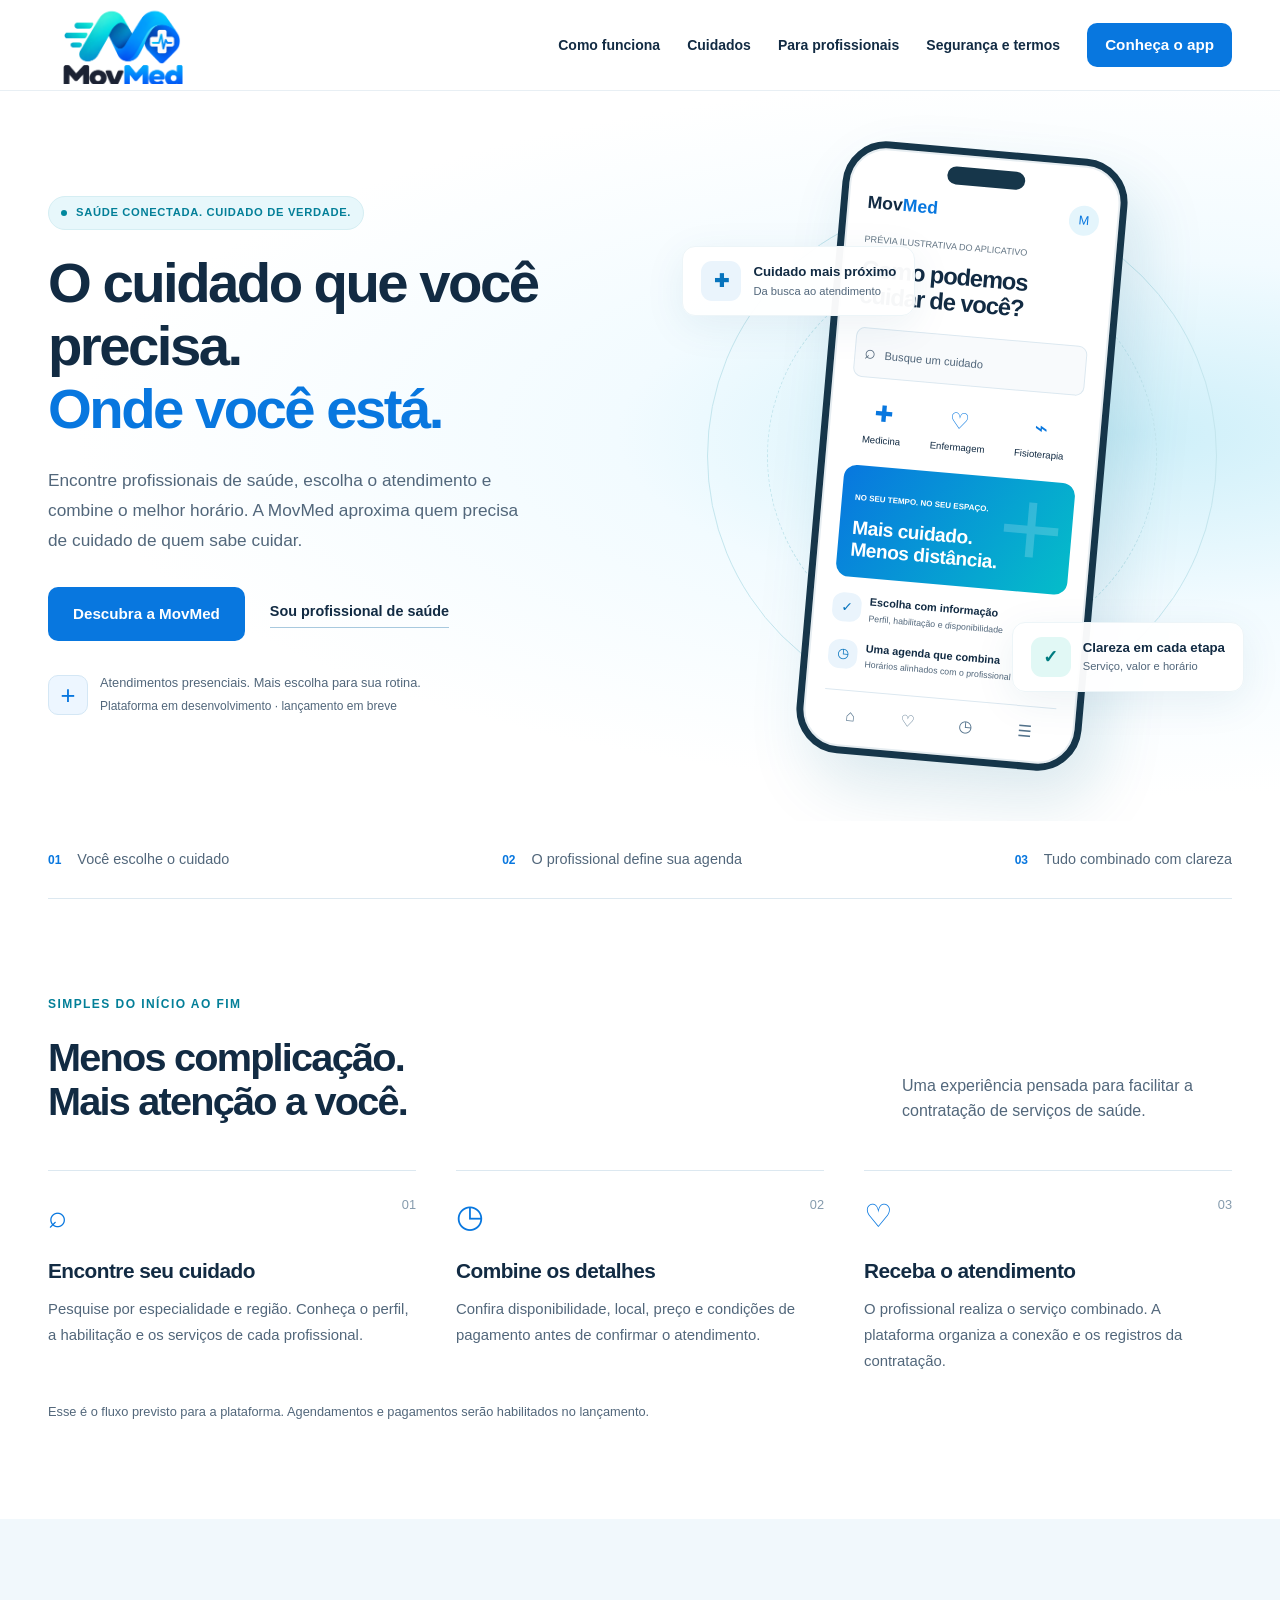
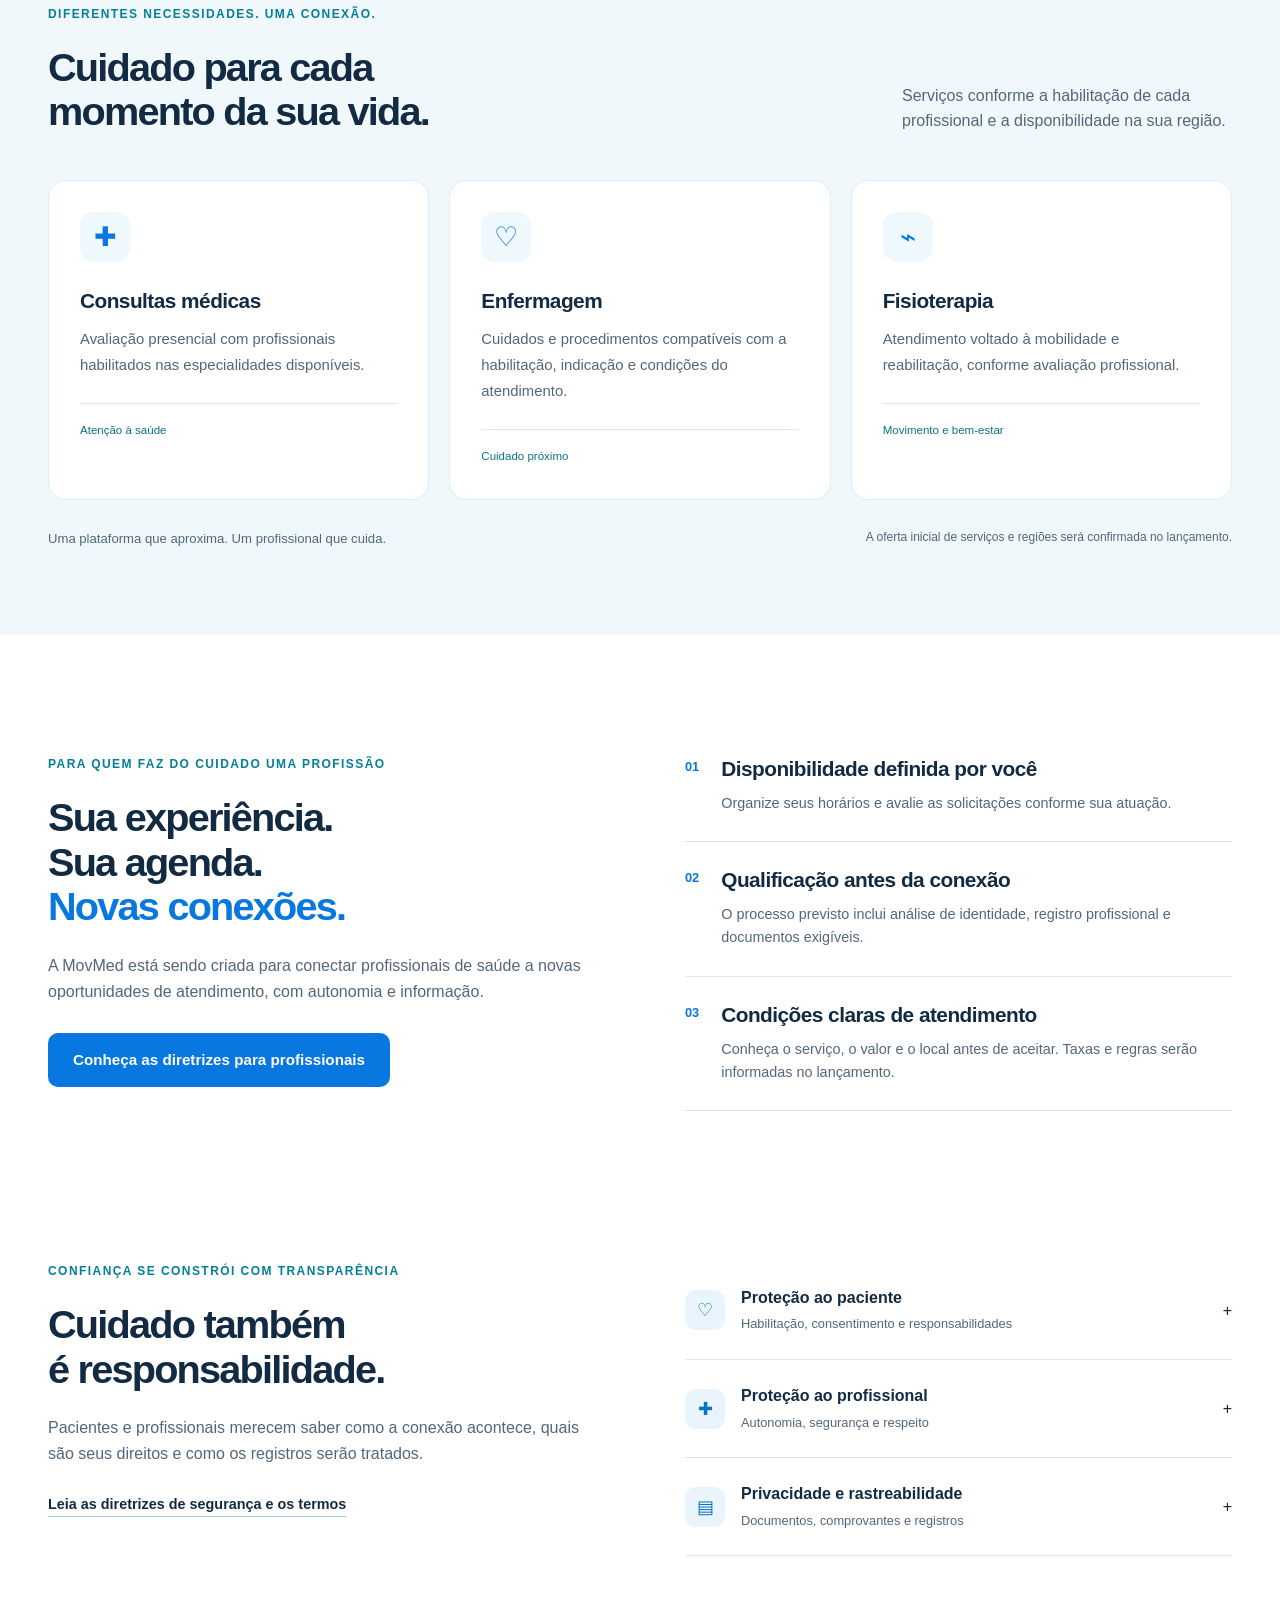
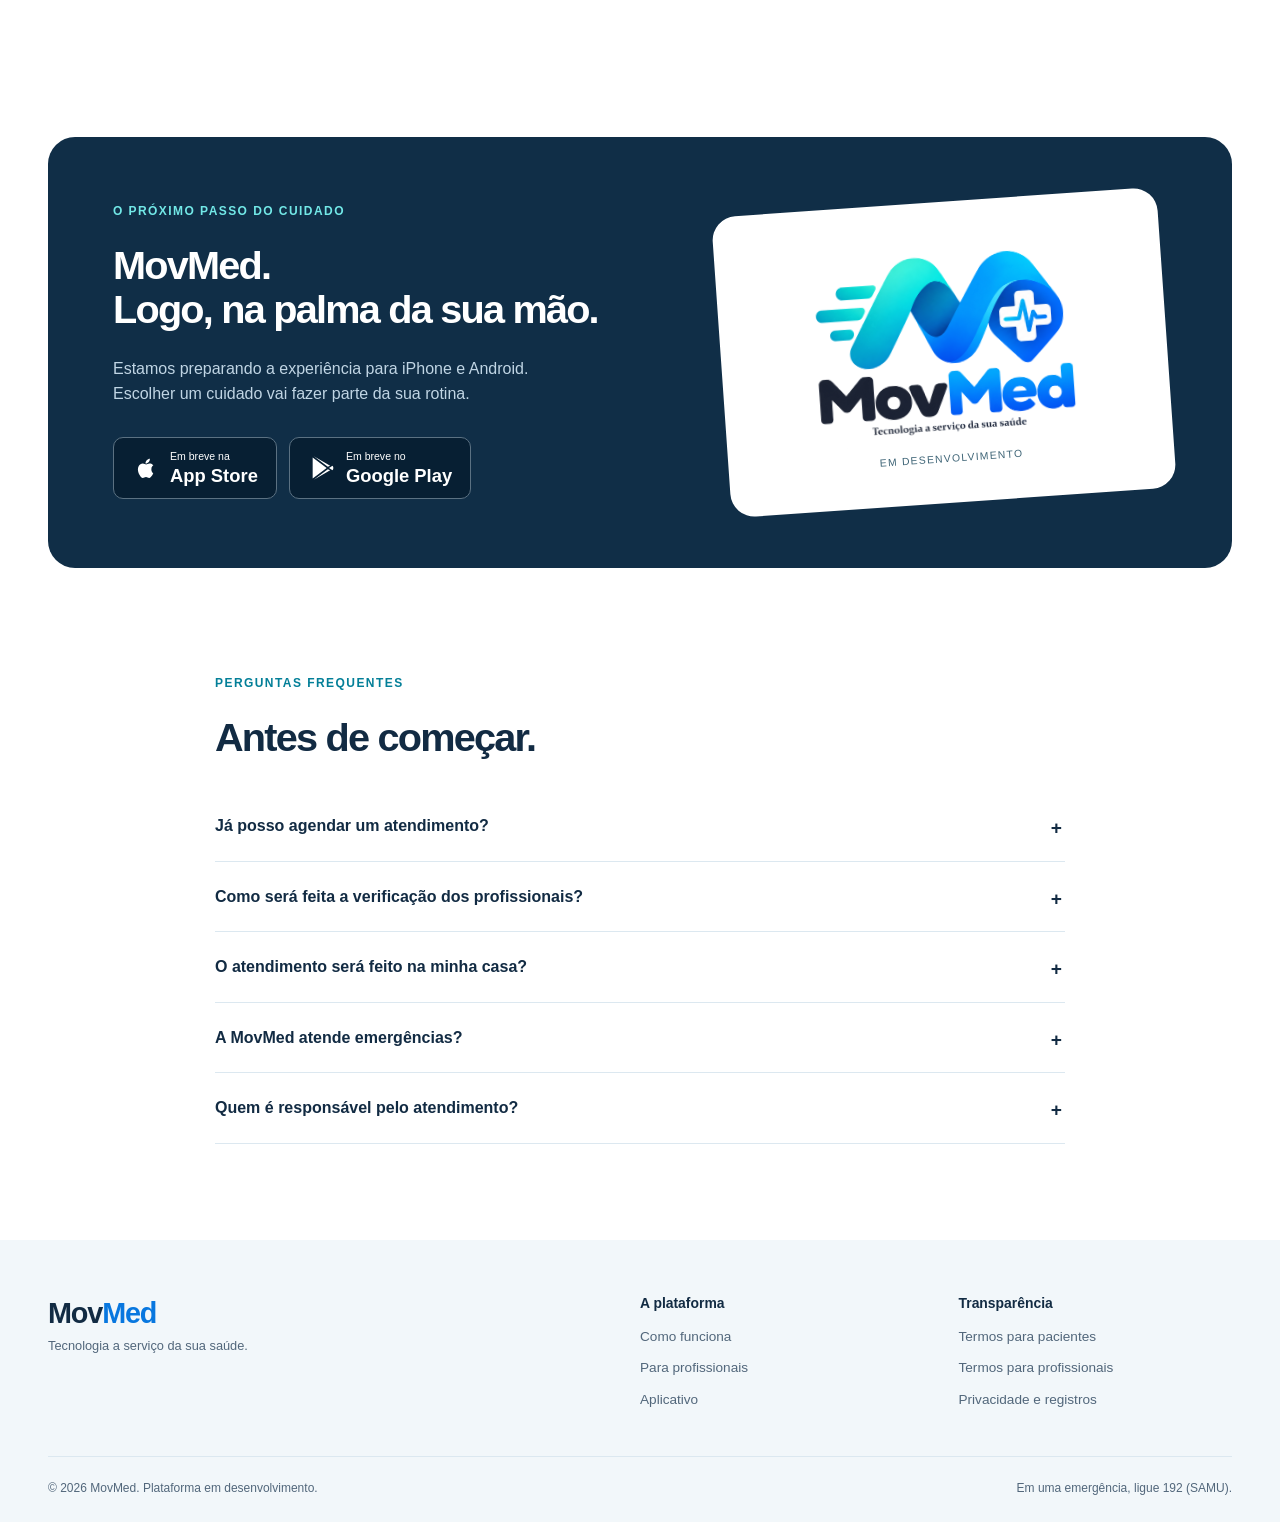
==== public/index.html @ a7922c34 "first commit" ====
<!DOCTYPE html><html lang="pt-BR"><head><meta charset="UTF-8"><meta name="viewport" content="width=device-width, initial-scale=1"><meta name="theme-color" content="#087de8"><meta name="description" content="Conheça a MovMed: uma plataforma em desenvolvimento para conectar pacientes e profissionais de saúde, com escolha de especialidades, horários e serviços."><title>MovMed — O cuidado vai até você</title><link rel="icon" href="assets/favicon.svg" type="image/svg+xml"><link rel="stylesheet" href="styles.css"><script src="app.js" defer></script></head><body><a class="skip" href="#conteudo">Pular para o conteúdo</a><header class="header"><div class="container nav"><a class="brand" href="index.html" aria-label="MovMed, início"><img src="assets/logo-movmed.png" alt="MovMed — Tecnologia a serviço da sua saúde"></a><button class="menu-toggle" aria-expanded="false" aria-controls="menu" aria-label="Abrir menu">☰</button><nav id="menu" aria-label="Principal"><a href="index.html#como-funciona">Como funciona</a><a href="index.html#cuidados">Cuidados</a><a href="index.html#profissionais">Para profissionais</a><a href="termos.html">Segurança e termos</a><a class="button small" href="index.html#aplicativo">Conheça o app</a></nav></div></header><main id="conteudo"><section class="hero"><div class="container hero-grid"><div class="hero-copy"><span class="eyebrow pill"><span></span> SAÚDE CONECTADA. CUIDADO DE VERDADE.</span><h1>O cuidado que você precisa.<br><em>Onde você está.</em></h1><p>Encontre profissionais de saúde, escolha o atendimento e combine o melhor horário. A MovMed aproxima quem precisa de cuidado de quem sabe cuidar.</p><div class="hero-actions"><a class="button" href="#como-funciona">Descubra a MovMed</a><a class="text-link" href="#profissionais">Sou profissional de saúde</a></div><div class="hero-note"><span class="mini-cross">+</span><span>Atendimentos presenciais. Mais escolha para sua rotina.<small>Plataforma em desenvolvimento · lançamento em breve</small></span></div></div><div class="hero-visual"><div class="orbit orbit-one"></div><div class="orbit orbit-two"></div><div class="floating-label"><span class="icon blue">✚</span><div>Cuidado mais próximo<small>Da busca ao atendimento</small></div></div><div class="phone"><div class="phone-camera"></div><div class="phone-top"><b>Mov<span>Med</span></b><span class="avatar">M</span></div><small class="phone-caption">PRÉVIA ILUSTRATIVA DO APLICATIVO</small><h2>Como podemos<br>cuidar de você?</h2><div class="mock-search"><span>⌕</span> Busque um cuidado</div><div class="phone-options"><span>✚<small>Medicina</small></span><span>♡<small>Enfermagem</small></span><span>⌁<small>Fisioterapia</small></span></div><div class="phone-feature"><span class="tiny-label">NO SEU TEMPO. NO SEU ESPAÇO.</span><h3>Mais cuidado.<br>Menos distância.</h3><span class="feature-plus">+</span></div><div class="mock-result"><span class="icon">✓</span><div><strong>Escolha com informação</strong><small>Perfil, habilitação e disponibilidade</small></div></div><div class="mock-result"><span class="icon">◷</span><div><strong>Uma agenda que combina</strong><small>Horários alinhados com o profissional</small></div></div><div class="phone-bottom">⌂ <span>♡</span><span>◷</span><span>☰</span></div></div><div class="floating-label label-bottom"><span class="icon cyan">✓</span><div>Clareza em cada etapa<small>Serviço, valor e horário</small></div></div></div></div></section><div class="principles container"><span><b>01</b> Você escolhe o cuidado</span><span><b>02</b> O profissional define sua agenda</span><span><b>03</b> Tudo combinado com clareza</span></div>
<section id="como-funciona" class="section container"><div class="section-heading"><div><span class="eyebrow">SIMPLES DO INÍCIO AO FIM</span><h2>Menos complicação.<br>Mais atenção a você.</h2></div><p>Uma experiência pensada para facilitar a contratação de serviços de saúde.</p></div><div class="steps"><article><span class="step-number">01</span><div class="line-icon">⌕</div><h3>Encontre seu cuidado</h3><p>Pesquise por especialidade e região. Conheça o perfil, a habilitação e os serviços de cada profissional.</p></article><article><span class="step-number">02</span><div class="line-icon">◷</div><h3>Combine os detalhes</h3><p>Confira disponibilidade, local, preço e condições de pagamento antes de confirmar o atendimento.</p></article><article><span class="step-number">03</span><div class="line-icon">♡</div><h3>Receba o atendimento</h3><p>O profissional realiza o serviço combinado. A plataforma organiza a conexão e os registros da contratação.</p></article></div><p class="section-note">Esse é o fluxo previsto para a plataforma. Agendamentos e pagamentos serão habilitados no lançamento.</p></section>
<section class="care-section" id="cuidados"><div class="container"><div class="section-heading"><div><span class="eyebrow">DIFERENTES NECESSIDADES. UMA CONEXÃO.</span><h2>Cuidado para cada<br>momento da sua vida.</h2></div><p>Serviços conforme a habilitação de cada profissional e a disponibilidade na sua região.</p></div><div class="care-grid"><article><span class="care-icon">✚</span><h3>Consultas médicas</h3><p>Avaliação presencial com profissionais habilitados nas especialidades disponíveis.</p><span class="care-tag">Atenção à saúde</span></article><article><span class="care-icon">♡</span><h3>Enfermagem</h3><p>Cuidados e procedimentos compatíveis com a habilitação, indicação e condições do atendimento.</p><span class="care-tag">Cuidado próximo</span></article><article><span class="care-icon">⌁</span><h3>Fisioterapia</h3><p>Atendimento voltado à mobilidade e reabilitação, conforme avaliação profissional.</p><span class="care-tag">Movimento e bem-estar</span></article></div><div class="care-foot"><span>Uma plataforma que aproxima. Um profissional que cuida.</span><small>A oferta inicial de serviços e regiões será confirmada no lançamento.</small></div></div></section>
<section id="profissionais" class="section container"><div class="professional-panel"><div><span class="eyebrow">PARA QUEM FAZ DO CUIDADO UMA PROFISSÃO</span><h2>Sua experiência.<br>Sua agenda.<br><em>Novas conexões.</em></h2><p>A MovMed está sendo criada para conectar profissionais de saúde a novas oportunidades de atendimento, com autonomia e informação.</p><a class="button" href="termos.html#profissionais">Conheça as diretrizes para profissionais</a></div><div class="professional-points"><article><span>01</span><div><h3>Disponibilidade definida por você</h3><p>Organize seus horários e avalie as solicitações conforme sua atuação.</p></div></article><article><span>02</span><div><h3>Qualificação antes da conexão</h3><p>O processo previsto inclui análise de identidade, registro profissional e documentos exigíveis.</p></div></article><article><span>03</span><div><h3>Condições claras de atendimento</h3><p>Conheça o serviço, o valor e o local antes de aceitar. Taxas e regras serão informadas no lançamento.</p></div></article></div></div></section>
<section class="trust container"><div><span class="eyebrow">CONFIANÇA SE CONSTRÓI COM TRANSPARÊNCIA</span><h2>Cuidado também<br>é responsabilidade.</h2><p>Pacientes e profissionais merecem saber como a conexão acontece, quais são seus direitos e como os registros serão tratados.</p><a class="text-link" href="termos.html">Leia as diretrizes de segurança e os termos</a></div><div class="trust-links"><a href="termos.html#pacientes"><span class="icon">♡</span><div><strong>Proteção ao paciente</strong><small>Habilitação, consentimento e responsabilidades</small></div><span>+</span></a><a href="termos.html#profissionais"><span class="icon">✚</span><div><strong>Proteção ao profissional</strong><small>Autonomia, segurança e respeito</small></div><span>+</span></a><a href="termos.html#privacidade"><span class="icon">▤</span><div><strong>Privacidade e rastreabilidade</strong><small>Documentos, comprovantes e registros</small></div><span>+</span></a></div></section>
<section id="aplicativo" class="section container"><div class="app-panel"><div><span class="eyebrow">O PRÓXIMO PASSO DO CUIDADO</span><h2>MovMed.<br>Logo, na palma da sua mão.</h2><p>Estamos preparando a experiência para iPhone e Android. Escolher um cuidado vai fazer parte da sua rotina.</p><div class="store-buttons"><button class="store" data-store="App Store"><svg viewBox="0 0 24 24" aria-hidden="true"><path d="M16.6 12.8c0-2 1.6-3 1.7-3.1-1-1.4-2.5-1.6-3-1.6-1.3-.1-2.5.8-3.2.8-.6 0-1.7-.8-2.8-.8-1.5 0-2.8.9-3.5 2.1-1.5 2.5-.4 6.2 1 8.2.7 1 1.4 2.1 2.5 2.1 1 0 1.4-.7 2.7-.7 1.2 0 1.6.7 2.7.7s1.8-1 2.5-2c.7-1.1 1-2.1 1-2.2-.1 0-1.6-.6-1.6-3.5ZM14.4 6.8c.6-.8 1-1.8.9-2.8-.9 0-2 .6-2.7 1.4-.6.7-1.1 1.7-1 2.7 1 .1 2-.5 2.8-1.3Z"/></svg><span><small>Em breve na</small><strong>App Store</strong></span></button><button class="store" data-store="Google Play"><svg viewBox="0 0 24 24" aria-hidden="true"><path d="m4 3 12 9L4 21V3Zm1-1 14 8-2 1L5 2Zm0 20 12-9 2 1-14 8Zm13-10 3-2c1 1 1 3 0 4l-3-2Z"/></svg><span><small>Em breve no</small><strong>Google Play</strong></span></button></div></div><div class="app-mark"><img src="assets/logo-movmed.png" alt="MovMed"><span>EM DESENVOLVIMENTO</span></div></div></section>
<section class="faq section container"><span class="eyebrow">PERGUNTAS FREQUENTES</span><h2>Antes de começar.</h2><details><summary>Já posso agendar um atendimento?</summary><p>Ainda não. Este site apresenta a proposta da MovMed. Cadastro, contratação, pagamento e atendimento serão disponibilizados na plataforma após o lançamento.</p></details><details><summary>Como será feita a verificação dos profissionais?</summary><p>O processo previsto inclui análise de identidade, habilitação, registro no conselho competente e documentos aplicáveis ao serviço. Critérios de atualização e acompanhamento serão definidos antes da operação. A verificação não representa garantia de resultado clínico.</p></details><details><summary>O atendimento será feito na minha casa?</summary><p>A proposta inclui atendimentos presenciais no local combinado, quando o serviço e a avaliação profissional permitirem. A região atendida, as condições do ambiente e os procedimentos disponíveis serão informados na contratação.</p></details><details><summary>A MovMed atende emergências?</summary><p>Não. A proposta é para serviços programados. Em urgências ou emergências, procure um serviço de emergência ou ligue 192 (SAMU).</p></details><details><summary>Quem é responsável pelo atendimento?</summary><p>O profissional responde pelos atos de sua atuação, conforme a legislação e as normas da profissão. A MovMed tem responsabilidades próprias como plataforma. Os termos não excluem direitos legais de pacientes ou profissionais.</p></details></section></main><footer><div class="container footer-main"><a class="footer-brand" href="index.html">Mov<span>Med</span><small>Tecnologia a serviço da sua saúde.</small></a><div><strong>A plataforma</strong><a href="index.html#como-funciona">Como funciona</a><a href="index.html#profissionais">Para profissionais</a><a href="index.html#aplicativo">Aplicativo</a></div><div><strong>Transparência</strong><a href="termos.html#pacientes">Termos para pacientes</a><a href="termos.html#profissionais">Termos para profissionais</a><a href="termos.html#privacidade">Privacidade e registros</a></div></div><div class="container footer-bottom"><span>© 2026 MovMed. Plataforma em desenvolvimento.</span><span>Em uma emergência, ligue 192 (SAMU).</span></div></footer><dialog id="store-dialog" aria-labelledby="dialog-title"><button class="dialog-close" aria-label="Fechar">×</button><span class="eyebrow">ESTAMOS PREPARANDO TUDO</span><h2 id="dialog-title">Um novo jeito de encontrar cuidado.</h2><p>O aplicativo MovMed ainda está em desenvolvimento. O link de download será disponibilizado aqui após a publicação na loja.</p><button class="button dialog-dismiss">Entendi</button></dialog></body></html>
---- public/styles.css ----
:root {
  --ink: #122b43;
  --muted: #52677b;
  --blue: #0877df;
  --cyan: #03bcbf;
  --line: #dce8f0;
  --pale: #f1f8fc;
}
* { box-sizing: border-box; }
html { scroll-behavior: smooth; scroll-padding-top: 110px; }
body { margin: 0; color: var(--ink); font-family: Inter, 'Segoe UI', Arial, sans-serif; font-size: 16px; line-height: 1.6; background: #fff; }
a { color: inherit; text-decoration: none; }
button { font: inherit; cursor: pointer; }
button, a, summary { -webkit-tap-highlight-color: transparent; }
:focus-visible { outline: 3px solid #008caa; outline-offset: 5px; }
h1, h2, h3, p { margin: 0; }
h1, h2, h3 { line-height: 1.12; letter-spacing: -.045em; }
h1 { font-size: clamp(2.7rem, 4.4vw, 4.5rem); font-weight: 750; }
h2 { font-size: clamp(2rem, 3.1vw, 3rem); font-weight: 730; }
h3 { font-size: 1.3rem; letter-spacing: -.025em; }
em { font-style: normal; color: var(--blue); }
p { color: var(--muted); }
.container { width: min(1200px, calc(100% - 96px)); margin-inline: auto; }
.header { position: sticky; top: 0; z-index: 20; background: #ffffffed; border-bottom: 1px solid #e8eff4; backdrop-filter: blur(18px); }
.nav { height: 90px; display: flex; justify-content: space-between; align-items: center; gap: 24px; }
.brand { width: 146px; height: 78px; display: block; overflow: hidden; }
.brand img { width: 194px; height: auto; margin-left: -22px; margin-top: -13px; }
nav { display: flex; align-items: center; gap: 27px; font-size: .875rem; font-weight: 600; }
nav a:hover, .text-link:hover { color: var(--blue); }
.button { display: inline-flex; align-items: center; justify-content: center; min-height: 54px; padding: 14px 25px; border: 0; border-radius: 10px; background: var(--blue); color: white; font-weight: 650; font-size: .95rem; transition: background .2s, transform .2s; }
.button:hover { background: #075eb4; transform: translateY(-2px); color: white; }
.small { min-height: 44px; padding: 10px 18px; }
.menu-toggle { display: none; border: 0; background: transparent; font-size: 1.5rem; }
.skip { position: fixed; top: -80px; left: 20px; z-index: 100; padding: 12px; background: white; }
.skip:focus { top: 10px; }
.hero { overflow: hidden; background: radial-gradient(ellipse at 88% 47%, #cdeff9 0, #f2fbff 32%, #fff 66%); }
.hero-grid { min-height: 705px; display: grid; grid-template-columns: 1.12fr 1fr; gap: 40px; align-items: center; padding-block: 58px; }
.eyebrow { display: block; font-size: .75rem; letter-spacing: .12em; font-weight: 750; color: #037f98; margin-bottom: 21px; }
.pill { width: fit-content; display: flex; align-items: center; gap: 9px; padding: 7px 12px; background: #e7f7fb; border: 1px solid #d5eef3; border-radius: 30px; letter-spacing: .06em; font-size: .7rem; }
.pill span { width: 6px; height: 6px; border-radius: 50%; background: #00889d; }
.hero-copy h1 { margin-bottom: 25px; }
.hero-copy > p { max-width: 475px; font-size: 1.08rem; line-height: 1.75; }
.hero-actions { display: flex; gap: 25px; align-items: center; flex-wrap: wrap; margin: 32px 0; }
.text-link { font-size: .9rem; font-weight: 650; border-bottom: 1px solid #a8c9de; padding-bottom: 4px; }
.hero-note { display: flex; align-items: center; gap: 12px; font-size: .8rem; color: var(--muted); }
.hero-note small { display: block; font-size: .75rem; margin-top: 3px; }
.mini-cross { color: var(--blue); background: #edf6ff; border: 1px solid #d4e7f5; border-radius: 10px; width: 40px; height: 40px; text-align: center; font-size: 1.6rem; line-height: 38px; }
.hero-visual { position: relative; min-height: 570px; display: grid; place-items: center; }
.orbit { position: absolute; width: 510px; height: 510px; border: 1px solid #c4e6ee; border-radius: 50%; }
.orbit-two { width: 390px; height: 390px; border-style: dashed; transform: rotate(20deg); }
.phone { position: relative; width: 286px; padding: 40px 20px 18px; border: 7px solid #16364a; border-radius: 44px; background: white; box-shadow: 18px 30px 65px #10688925, inset 0 0 0 2px #e6edf1; transform: rotate(5deg); }
.phone-camera { position: absolute; top: 12px; left: 50%; transform: translateX(-50%); background: #16364a; width: 78px; height: 18px; border-radius: 20px; }
.phone-top { display: flex; align-items: center; justify-content: space-between; font-size: 1.1rem; }
.phone-top b span { color: var(--blue); }
.avatar { background: #e4f5fc; color: var(--blue); border-radius: 50%; width: 30px; height: 30px; text-align: center; font-size: .8rem; line-height: 30px; }
.phone-caption { font-size: .57rem; color: #637584; display: block; margin-top: 15px; }
.phone h2 { font-size: 1.48rem; margin-block: 9px 18px; }
.mock-search { border: 1px solid var(--line); background: #f8fafc; border-radius: 9px; padding: 9px; font-size: .7rem; color: var(--muted); }
.mock-search span { font-size: 1.2rem; padding-right: 6px; }
.phone-options { display: flex; justify-content: space-around; margin: 18px 0; }
.phone-options > span { font-size: 1.4rem; color: var(--blue); text-align: center; }
.phone-options small { display: block; color: var(--ink); font-size: .6rem; }
.phone-feature { position: relative; overflow: hidden; padding: 17px 13px; background: linear-gradient(120deg,#0877df,#05bdc9); border-radius: 13px; color: white; }
.tiny-label { font-size: .5rem; font-weight: 650; }
.phone-feature h3 { margin-top: 10px; font-size: 1.2rem; }
.feature-plus { position: absolute; right: 8px; bottom: -26px; font-size: 7rem; color: #ffffff30; }
.mock-result { display: flex; align-items: center; gap: 8px; margin-top: 15px; }
.mock-result strong { font-size: .68rem; display: block; }
.mock-result small { font-size: .55rem; display: block; color: var(--muted); }
.icon { display: grid; place-items: center; width: 40px; height: 40px; flex-shrink: 0; background: #eaf4fc; color: #0874bd; border-radius: 11px; font-size: 1.1rem; }
.mock-result .icon { width: 29px; height: 29px; font-size: .85rem; }
.phone-bottom { display: flex; justify-content: space-around; border-top: 1px solid var(--line); padding-top: 12px; margin-top: 20px; color: #53728b; }
.floating-label { position: absolute; z-index: 2; left: -10px; top: 97px; display: flex; align-items: center; gap: 12px; padding: 14px 18px; background: #fffffff5; box-shadow: 0 10px 40px #1b5b7b14; border: 1px solid #edf5f8; border-radius: 13px; font-size: .83rem; font-weight: 650; }
.floating-label small { font-size: .7rem; font-weight: 400; color: var(--muted); display: block; }
.label-bottom { top: auto; left: auto; right: -12px; bottom: 71px; }
.cyan { background: #e1f8f5; color: #007c80; }
.principles { display: flex; justify-content: space-between; gap: 24px; padding: 27px 0; border-bottom: 1px solid var(--line); font-size: .9rem; color: var(--muted); }
.principles b { font-size: .75rem; color: var(--blue); margin-right: 12px; }
.section { padding-block: 96px; }
.section-heading { display: flex; justify-content: space-between; gap: 40px; align-items: end; margin-bottom: 46px; }
.section-heading > p { max-width: 330px; }
.steps { display: grid; grid-template-columns: repeat(3,1fr); gap: 40px; }
.steps article { position: relative; padding-top: 20px; border-top: 1px solid var(--line); }
.step-number { position: absolute; top: 24px; right: 0; font-size: .8rem; color: #859bad; }
.line-icon { font-size: 2rem; color: var(--blue); margin-bottom: 17px; }
.steps h3, .care-grid h3 { margin-bottom: 14px; }
.steps p, .care-grid p { font-size: .93rem; line-height: 1.75; }
.section-note { margin-top: 28px; font-size: .8rem; }
.care-section { background: var(--pale); padding-block: 86px; }
.care-grid { display: grid; grid-template-columns: repeat(3,1fr); gap: 20px; }
.care-grid article { background: white; border: 1px solid #e0edf4; border-radius: 18px; padding: 31px; }
.care-icon { display: grid; place-items: center; color: var(--blue); background: #eef8fd; width: 50px; height: 50px; border-radius: 14px; font-size: 1.7rem; margin-bottom: 27px; }
.care-tag { display: inline-block; font-size: .72rem; color: #087386; border-top: 1px solid var(--line); width: 100%; margin-top: 25px; padding-top: 17px; }
.care-foot { display: flex; justify-content: space-between; gap: 25px; margin-top: 28px; color: var(--muted); font-size: .82rem; }
.care-foot small { font-size: .75rem; }
.professional-panel { display: grid; grid-template-columns: 1fr 1fr; gap: 90px; align-items: center; }
.professional-panel h2 { margin-bottom: 25px; }
.professional-panel p { margin-bottom: 28px; }
.professional-points article { display: flex; gap: 22px; padding-block: 26px; border-bottom: 1px solid var(--line); }
.professional-points article > span { color: var(--blue); font-size: .8rem; font-weight: 650; }
.professional-points h3 { margin-bottom: 12px; }
.professional-points p { margin: 0; font-size: .9rem; }
.trust { padding-block: 55px 85px; display: grid; grid-template-columns: 1fr 1fr; gap: 90px; }
.trust h2 { margin-bottom: 24px; }
.trust p { margin-bottom: 25px; }
.trust-links { align-self: center; }
.trust-links a { display: flex; align-items: center; gap: 16px; padding-block: 23px; border-bottom: 1px solid var(--line); transition: color .2s; }
.trust-links a:hover { color: var(--blue); }
.trust-links strong { display: block; font-size: 1rem; }
.trust-links small { font-size: .8rem; color: var(--muted); }
.trust-links a > span:last-child { margin-left: auto; }
.app-panel { border-radius: 27px; padding: 65px; background: #102e47; color: white; display: grid; grid-template-columns: 1.25fr 1fr; gap: 50px; overflow: hidden; }
.app-panel .eyebrow { color: #72e8e7; }
.app-panel h2 { margin-bottom: 24px; }
.app-panel p { color: #c0d5e4; max-width: 430px; }
.store-buttons { display: flex; flex-wrap: wrap; gap: 12px; margin-top: 30px; }
.store { background: #071f33; border: 1px solid #5b7182; border-radius: 10px; padding: 9px 18px; color: white; display: flex; align-items: center; gap: 10px; text-align: left; min-height: 62px; }
.store:hover { border-color: #75e4eb; }
.store svg { width: 28px; height: 28px; fill: currentColor; }
.store small { display: block; font-size: .66rem; }
.store strong { display: block; line-height: 1.2; font-size: 1.15rem; }
.app-mark { background: #fff; border-radius: 24px; display: flex; flex-direction: column; justify-content: center; align-items: center; transform: rotate(-4deg); padding: 15px; }
.app-mark img { width: 100%; }
.app-mark span { font-size: .65rem; color: #3f6577; letter-spacing: .12em; margin-bottom: 20px; }
.faq { max-width: 850px; padding-top: 10px; }
.faq h2 { margin-bottom: 32px; }
details { border-bottom: 1px solid var(--line); }
summary { position: relative; cursor: pointer; padding: 22px 35px 22px 0; list-style: none; font-weight: 600; }
summary::-webkit-details-marker { display: none; }
summary::after { content: '+'; position: absolute; right: 3px; font-size: 1.2rem; }
details[open] summary::after { content: '−'; }
details p { padding-bottom: 25px; font-size: .93rem; }
footer { background: #f2f7fa; padding: 50px 0 24px; }
.footer-main { display: grid; grid-template-columns: 2fr 1fr 1fr; gap: 45px; }
.footer-brand { font-size: 1.8rem; font-weight: 800; letter-spacing: -.04em; }
.footer-brand span { color: var(--blue); }
.footer-brand small { display: block; font-size: .8rem; color: var(--muted); font-weight: 400; letter-spacing: 0; }
.footer-main div a { display: block; font-size: .85rem; color: var(--muted); margin-top: 10px; }
.footer-main strong { font-size: .87rem; }
.footer-bottom { display: flex; justify-content: space-between; gap: 25px; font-size: .75rem; color: var(--muted); border-top: 1px solid var(--line); margin-top: 45px; padding-top: 22px; }
dialog { border: 1px solid var(--line); border-radius: 22px; padding: 45px; width: min(520px,calc(100% - 30px)); color: var(--ink); }
dialog::backdrop { background: #08273ab3; backdrop-filter: blur(6px); }
dialog h2 { font-size: 2rem; margin-bottom: 20px; }
dialog p { margin-bottom: 24px; }
.dialog-close { position: absolute; right: 14px; top: 7px; background: none; border: 0; font-size: 1.7rem; color: var(--ink); }
.legal-hero { background: var(--pale); padding: 70px 0; }
.legal-hero h1 { font-size: clamp(2.5rem,4vw,4rem); margin-bottom: 24px; }
.legal-hero p { max-width: 730px; }
.legal-layout { display: grid; grid-template-columns: 235px 1fr; gap: 70px; padding-block: 65px 100px; }
.legal-nav { position: sticky; top: 125px; align-self: start; display: flex; flex-direction: column; gap: 16px; font-size: .87rem; }
.legal-content h2 { font-size: 1.9rem; margin-bottom: 25px; }
.legal-content h3 { font-size: 1.1rem; margin: 25px 0 12px; }
.legal-content section { padding-top: 30px; padding-bottom: 45px; border-bottom: 1px solid var(--line); scroll-margin-top: 110px; }
.legal-content p { margin-bottom: 16px; }
.legal-content ul { color: var(--muted); padding-left: 22px; }
.legal-content li { margin-bottom: 12px; }
.legal-notice { background: #edf7fc; padding: 24px; border-left: 3px solid var(--blue); border-radius: 8px; }
.sources a { color: var(--blue); text-decoration: underline; }
@media (min-width: 1500px) { .hero-grid { min-height: 760px; } }
@media (max-width: 1050px) {
  .container { width: calc(100% - 56px); }
  nav { gap: 16px; font-size: .8rem; }
  .hero-grid { gap: 20px; }
  .floating-label { left: -4px; padding: 10px; font-size: .75rem; }
  .label-bottom { left: auto; right: -5px; }
  .professional-panel, .trust { gap: 45px; }
  .app-panel { padding: 40px; }
}
@media (max-width: 800px) {
  .nav { height: 78px; }
  .menu-toggle { display: block; }
  nav { display: none; position: absolute; top: 78px; left: 0; width: 100%; padding: 22px 28px; background: white; border-bottom: 1px solid var(--line); flex-direction: column; align-items: stretch; font-size: 1rem; }
  nav.open { display: flex; }
  .hero-grid { grid-template-columns: 1fr; padding-top: 48px; gap: 20px; }
  .hero-copy { max-width: 600px; }
  .hero-visual { min-height: 560px; max-width: 500px; width: 100%; margin: auto; }
  .principles { flex-wrap: wrap; justify-content: flex-start; gap: 16px 30px; }
  .section { padding-block: 65px; }
  .section-heading { display: block; }
  .section-heading > p { margin-top: 24px; max-width: 500px; }
  .steps { gap: 22px; }
  .care-grid { grid-template-columns: 1fr; }
  .care-grid article { padding: 25px; }
  .care-icon { margin-bottom: 17px; }
  .care-foot { flex-direction: column; gap: 8px; }
  .professional-panel, .trust { grid-template-columns: 1fr; gap: 25px; }
  .trust { padding-block: 30px; }
  .app-panel { grid-template-columns: 1fr; }
  .app-mark { display: none; }
  .footer-main { grid-template-columns: 1.3fr 1fr 1fr; gap: 20px; }
  .legal-layout { grid-template-columns: 1fr; gap: 20px; }
  .legal-nav { position: static; flex-direction: row; flex-wrap: wrap; padding-bottom: 20px; border-bottom: 1px solid var(--line); }
}
@media (max-width: 540px) {
  .container { width: calc(100% - 40px); }
  h1 { font-size: 2.7rem; }
  .eyebrow { font-size: .68rem; }
  .pill { font-size: .58rem; }
  .hero-copy > p { font-size: 1rem; }
  .hero-actions { gap: 20px; }
  .hero-note { font-size: .75rem; }
  .hero-note small { font-size: .68rem; }
  .hero-visual { min-height: 560px; }
  .orbit { width: 380px; height: 380px; }
  .orbit-two { width: 310px; height: 310px; }
  .floating-label { top: 35px; font-size: .7rem; left: -6px; }
  .floating-label small { font-size: .63rem; }
  .floating-label .icon { width: 30px; height: 30px; }
  .label-bottom { top: auto; bottom: 29px; left: auto; right: -3px; }
  .phone { width: 270px; }
  .steps { grid-template-columns: 1fr; gap: 30px; }
  .steps article { padding-left: 60px; }
  .line-icon { position: absolute; left: 6px; top: 25px; }
  .step-number { top: 17px; }
  .steps h3 { margin-top: 15px; }
  .principles { font-size: .8rem; }
  .app-panel { padding: 30px 23px; border-radius: 20px; }
  .app-panel h2 { font-size: 2rem; }
  .store { padding: 9px 12px; }
  .store strong { font-size: 1rem; }
  .store svg { width: 22px; }
  .trust-links small { font-size: .75rem; }
  .footer-main { grid-template-columns: 1fr 1fr; }
  .footer-brand { grid-column: 1/-1; margin-bottom: 15px; }
  .footer-bottom { flex-direction: column; gap: 10px; }
  dialog { padding: 35px 25px; }
  .legal-hero { padding: 45px 0; }
}
@media (prefers-reduced-motion: reduce) {
  html { scroll-behavior: auto; }
  *, *::before, *::after { transition: none !important; animation: none !important; }
}
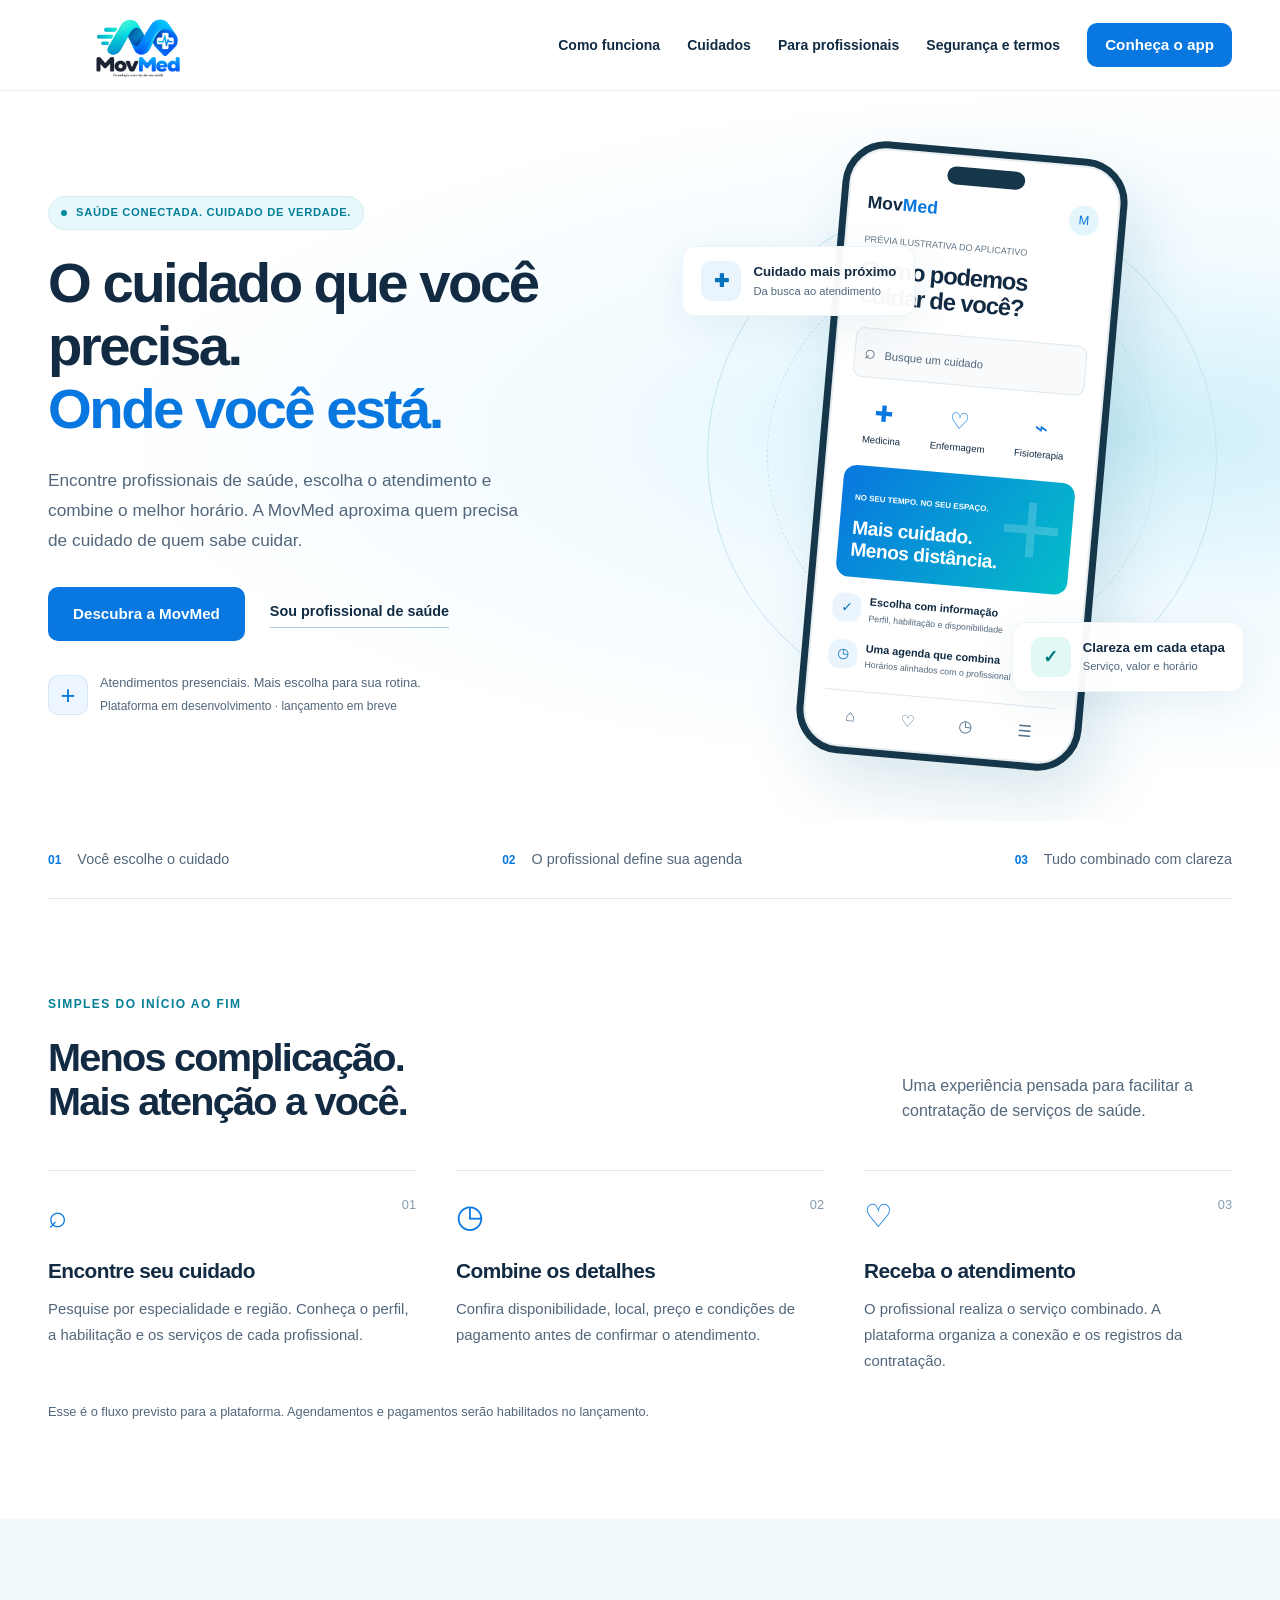
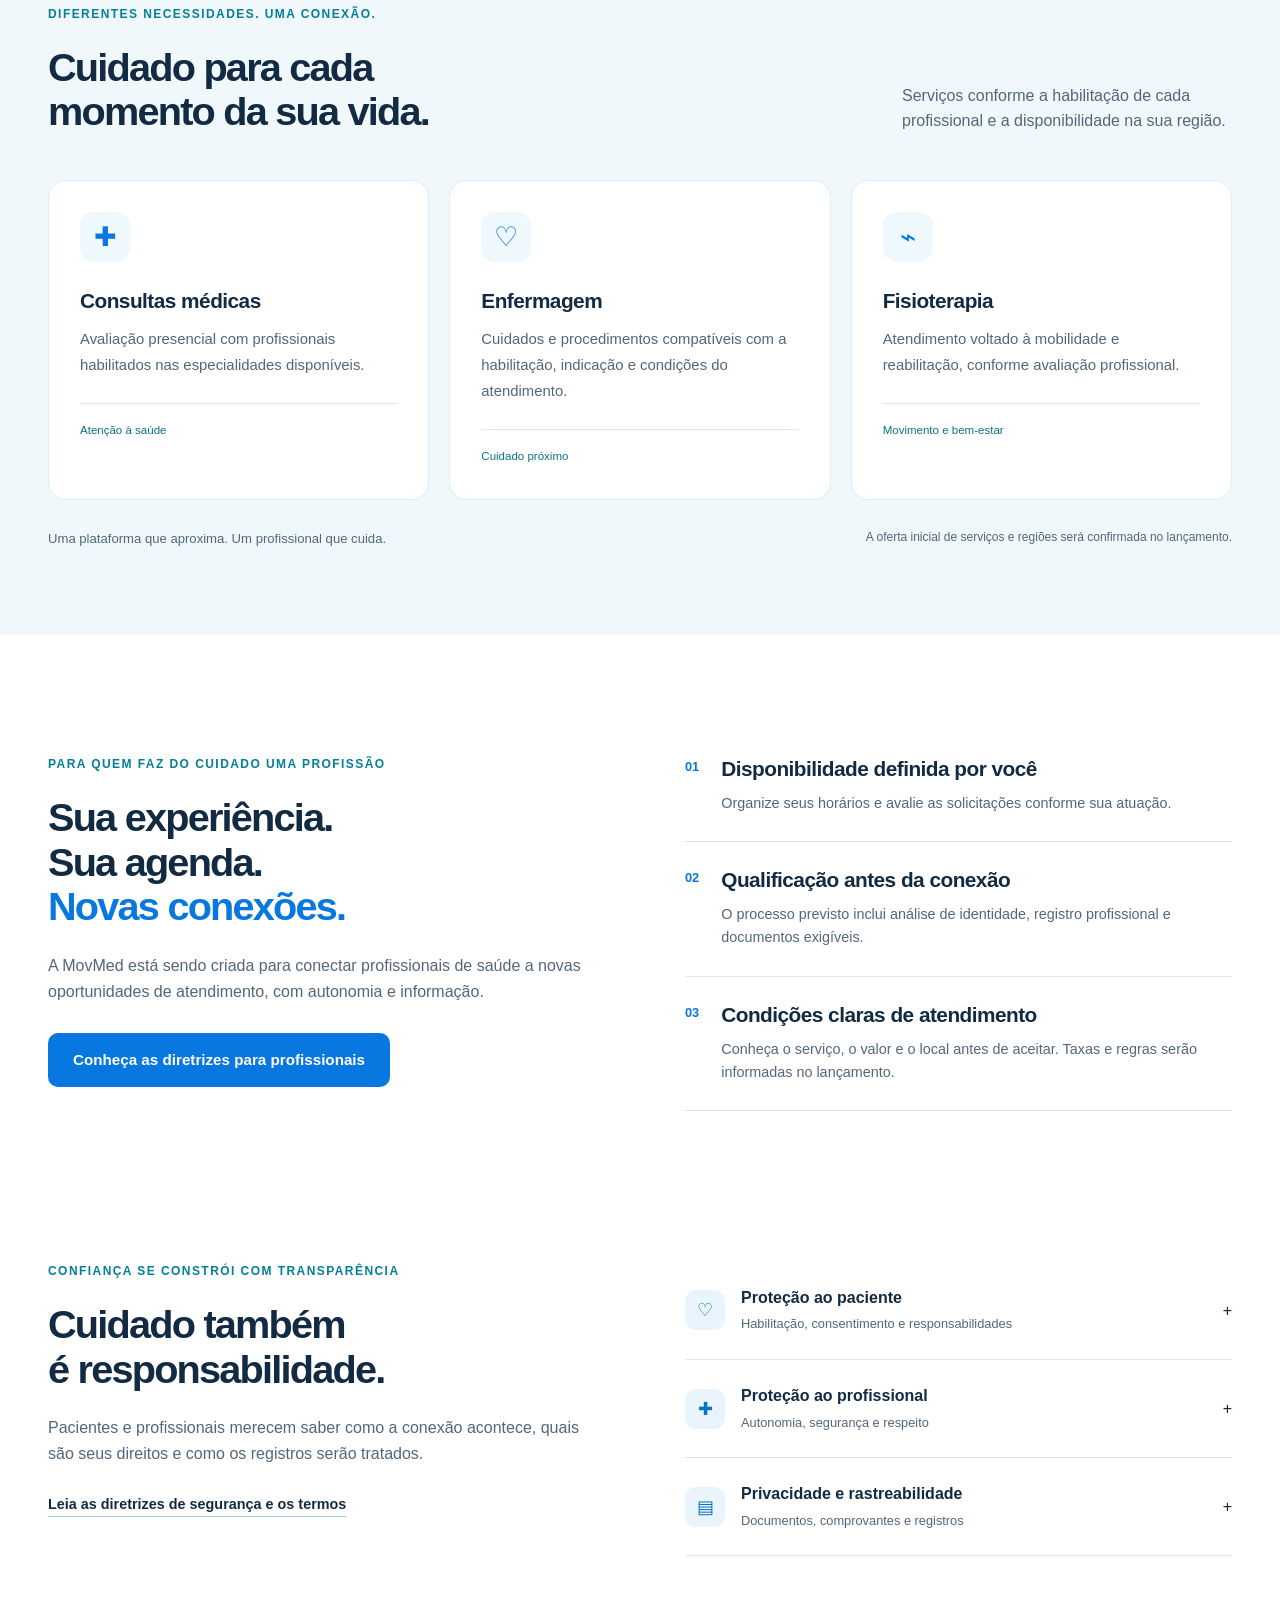
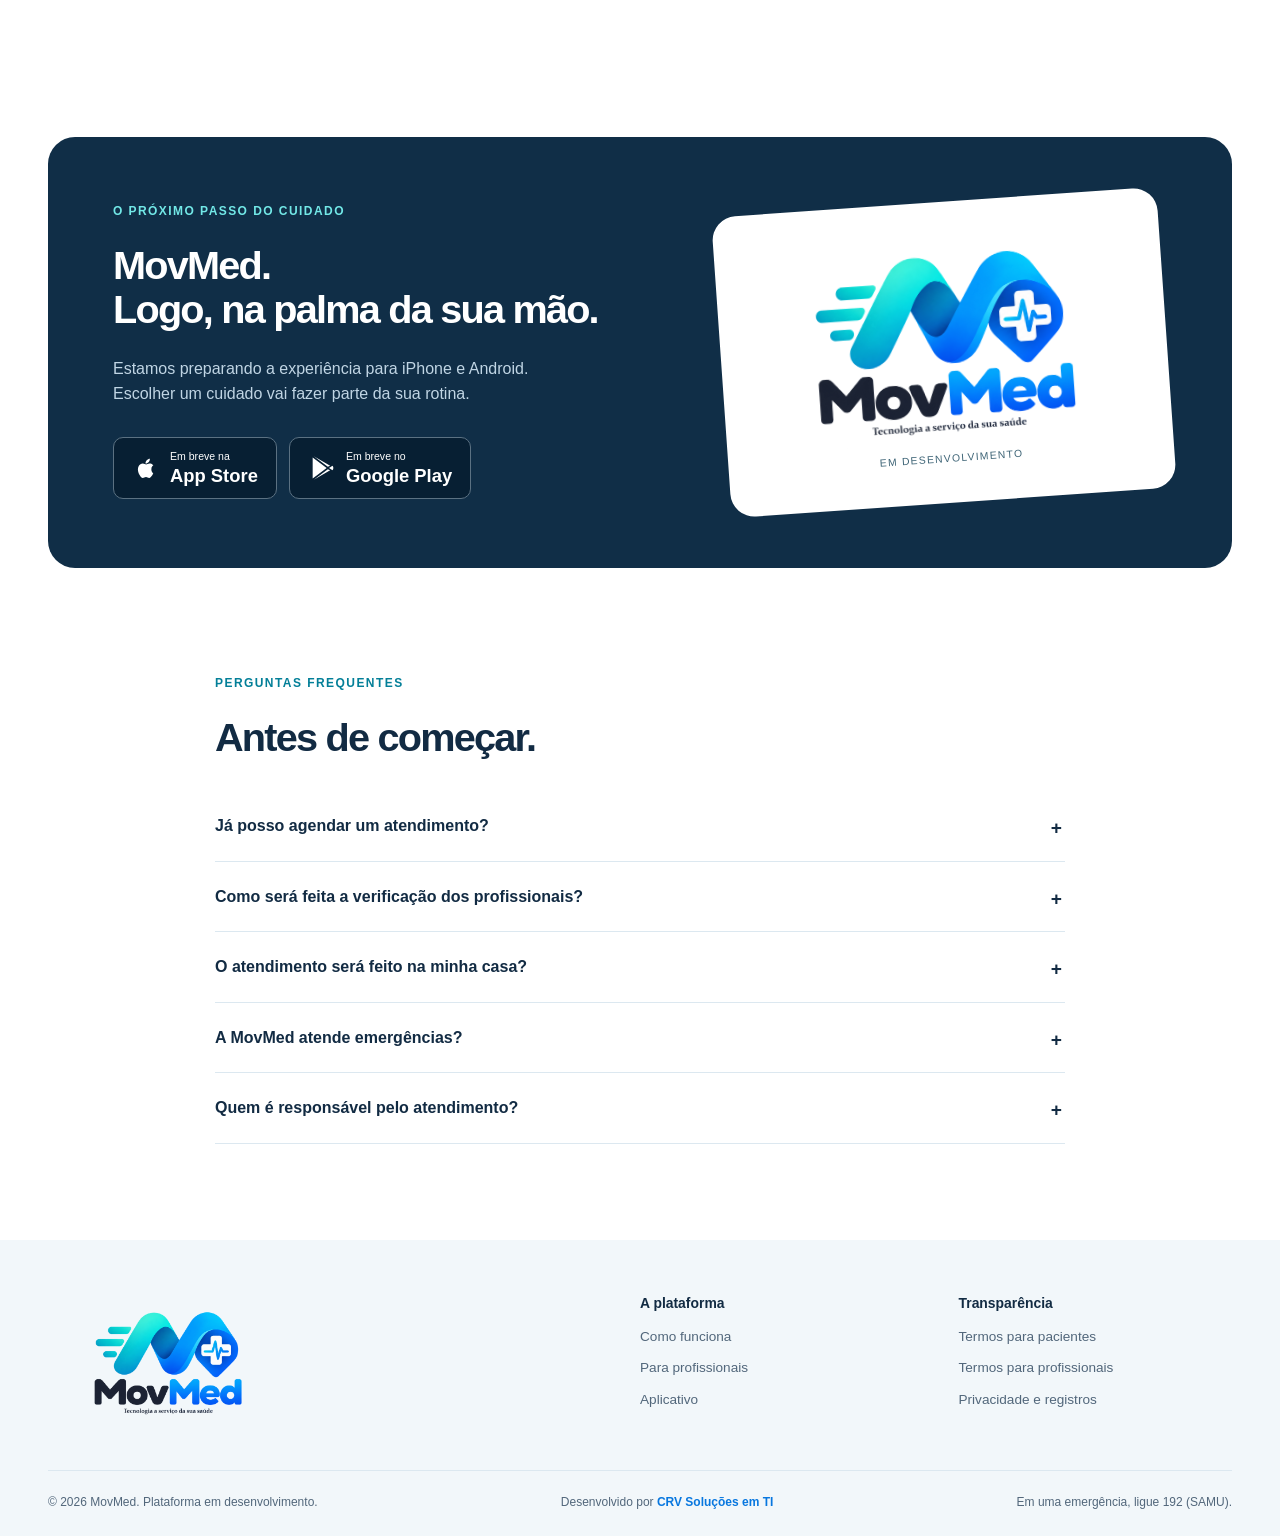
==== commit 744054bb: "update" ====
--- a/public/index.html
+++ b/public/index.html
@@ -1,7 +1,445 @@
-<!DOCTYPE html><html lang="pt-BR"><head><meta charset="UTF-8"><meta name="viewport" content="width=device-width, initial-scale=1"><meta name="theme-color" content="#087de8"><meta name="description" content="Conheça a MovMed: uma plataforma em desenvolvimento para conectar pacientes e profissionais de saúde, com escolha de especialidades, horários e serviços."><title>MovMed — O cuidado vai até você</title><link rel="icon" href="assets/favicon.svg" type="image/svg+xml"><link rel="stylesheet" href="styles.css"><script src="app.js" defer></script></head><body><a class="skip" href="#conteudo">Pular para o conteúdo</a><header class="header"><div class="container nav"><a class="brand" href="index.html" aria-label="MovMed, início"><img src="assets/logo-movmed.png" alt="MovMed — Tecnologia a serviço da sua saúde"></a><button class="menu-toggle" aria-expanded="false" aria-controls="menu" aria-label="Abrir menu">☰</button><nav id="menu" aria-label="Principal"><a href="index.html#como-funciona">Como funciona</a><a href="index.html#cuidados">Cuidados</a><a href="index.html#profissionais">Para profissionais</a><a href="termos.html">Segurança e termos</a><a class="button small" href="index.html#aplicativo">Conheça o app</a></nav></div></header><main id="conteudo"><section class="hero"><div class="container hero-grid"><div class="hero-copy"><span class="eyebrow pill"><span></span> SAÚDE CONECTADA. CUIDADO DE VERDADE.</span><h1>O cuidado que você precisa.<br><em>Onde você está.</em></h1><p>Encontre profissionais de saúde, escolha o atendimento e combine o melhor horário. A MovMed aproxima quem precisa de cuidado de quem sabe cuidar.</p><div class="hero-actions"><a class="button" href="#como-funciona">Descubra a MovMed</a><a class="text-link" href="#profissionais">Sou profissional de saúde</a></div><div class="hero-note"><span class="mini-cross">+</span><span>Atendimentos presenciais. Mais escolha para sua rotina.<small>Plataforma em desenvolvimento · lançamento em breve</small></span></div></div><div class="hero-visual"><div class="orbit orbit-one"></div><div class="orbit orbit-two"></div><div class="floating-label"><span class="icon blue">✚</span><div>Cuidado mais próximo<small>Da busca ao atendimento</small></div></div><div class="phone"><div class="phone-camera"></div><div class="phone-top"><b>Mov<span>Med</span></b><span class="avatar">M</span></div><small class="phone-caption">PRÉVIA ILUSTRATIVA DO APLICATIVO</small><h2>Como podemos<br>cuidar de você?</h2><div class="mock-search"><span>⌕</span> Busque um cuidado</div><div class="phone-options"><span>✚<small>Medicina</small></span><span>♡<small>Enfermagem</small></span><span>⌁<small>Fisioterapia</small></span></div><div class="phone-feature"><span class="tiny-label">NO SEU TEMPO. NO SEU ESPAÇO.</span><h3>Mais cuidado.<br>Menos distância.</h3><span class="feature-plus">+</span></div><div class="mock-result"><span class="icon">✓</span><div><strong>Escolha com informação</strong><small>Perfil, habilitação e disponibilidade</small></div></div><div class="mock-result"><span class="icon">◷</span><div><strong>Uma agenda que combina</strong><small>Horários alinhados com o profissional</small></div></div><div class="phone-bottom">⌂ <span>♡</span><span>◷</span><span>☰</span></div></div><div class="floating-label label-bottom"><span class="icon cyan">✓</span><div>Clareza em cada etapa<small>Serviço, valor e horário</small></div></div></div></div></section><div class="principles container"><span><b>01</b> Você escolhe o cuidado</span><span><b>02</b> O profissional define sua agenda</span><span><b>03</b> Tudo combinado com clareza</span></div>
-<section id="como-funciona" class="section container"><div class="section-heading"><div><span class="eyebrow">SIMPLES DO INÍCIO AO FIM</span><h2>Menos complicação.<br>Mais atenção a você.</h2></div><p>Uma experiência pensada para facilitar a contratação de serviços de saúde.</p></div><div class="steps"><article><span class="step-number">01</span><div class="line-icon">⌕</div><h3>Encontre seu cuidado</h3><p>Pesquise por especialidade e região. Conheça o perfil, a habilitação e os serviços de cada profissional.</p></article><article><span class="step-number">02</span><div class="line-icon">◷</div><h3>Combine os detalhes</h3><p>Confira disponibilidade, local, preço e condições de pagamento antes de confirmar o atendimento.</p></article><article><span class="step-number">03</span><div class="line-icon">♡</div><h3>Receba o atendimento</h3><p>O profissional realiza o serviço combinado. A plataforma organiza a conexão e os registros da contratação.</p></article></div><p class="section-note">Esse é o fluxo previsto para a plataforma. Agendamentos e pagamentos serão habilitados no lançamento.</p></section>
-<section class="care-section" id="cuidados"><div class="container"><div class="section-heading"><div><span class="eyebrow">DIFERENTES NECESSIDADES. UMA CONEXÃO.</span><h2>Cuidado para cada<br>momento da sua vida.</h2></div><p>Serviços conforme a habilitação de cada profissional e a disponibilidade na sua região.</p></div><div class="care-grid"><article><span class="care-icon">✚</span><h3>Consultas médicas</h3><p>Avaliação presencial com profissionais habilitados nas especialidades disponíveis.</p><span class="care-tag">Atenção à saúde</span></article><article><span class="care-icon">♡</span><h3>Enfermagem</h3><p>Cuidados e procedimentos compatíveis com a habilitação, indicação e condições do atendimento.</p><span class="care-tag">Cuidado próximo</span></article><article><span class="care-icon">⌁</span><h3>Fisioterapia</h3><p>Atendimento voltado à mobilidade e reabilitação, conforme avaliação profissional.</p><span class="care-tag">Movimento e bem-estar</span></article></div><div class="care-foot"><span>Uma plataforma que aproxima. Um profissional que cuida.</span><small>A oferta inicial de serviços e regiões será confirmada no lançamento.</small></div></div></section>
-<section id="profissionais" class="section container"><div class="professional-panel"><div><span class="eyebrow">PARA QUEM FAZ DO CUIDADO UMA PROFISSÃO</span><h2>Sua experiência.<br>Sua agenda.<br><em>Novas conexões.</em></h2><p>A MovMed está sendo criada para conectar profissionais de saúde a novas oportunidades de atendimento, com autonomia e informação.</p><a class="button" href="termos.html#profissionais">Conheça as diretrizes para profissionais</a></div><div class="professional-points"><article><span>01</span><div><h3>Disponibilidade definida por você</h3><p>Organize seus horários e avalie as solicitações conforme sua atuação.</p></div></article><article><span>02</span><div><h3>Qualificação antes da conexão</h3><p>O processo previsto inclui análise de identidade, registro profissional e documentos exigíveis.</p></div></article><article><span>03</span><div><h3>Condições claras de atendimento</h3><p>Conheça o serviço, o valor e o local antes de aceitar. Taxas e regras serão informadas no lançamento.</p></div></article></div></div></section>
-<section class="trust container"><div><span class="eyebrow">CONFIANÇA SE CONSTRÓI COM TRANSPARÊNCIA</span><h2>Cuidado também<br>é responsabilidade.</h2><p>Pacientes e profissionais merecem saber como a conexão acontece, quais são seus direitos e como os registros serão tratados.</p><a class="text-link" href="termos.html">Leia as diretrizes de segurança e os termos</a></div><div class="trust-links"><a href="termos.html#pacientes"><span class="icon">♡</span><div><strong>Proteção ao paciente</strong><small>Habilitação, consentimento e responsabilidades</small></div><span>+</span></a><a href="termos.html#profissionais"><span class="icon">✚</span><div><strong>Proteção ao profissional</strong><small>Autonomia, segurança e respeito</small></div><span>+</span></a><a href="termos.html#privacidade"><span class="icon">▤</span><div><strong>Privacidade e rastreabilidade</strong><small>Documentos, comprovantes e registros</small></div><span>+</span></a></div></section>
-<section id="aplicativo" class="section container"><div class="app-panel"><div><span class="eyebrow">O PRÓXIMO PASSO DO CUIDADO</span><h2>MovMed.<br>Logo, na palma da sua mão.</h2><p>Estamos preparando a experiência para iPhone e Android. Escolher um cuidado vai fazer parte da sua rotina.</p><div class="store-buttons"><button class="store" data-store="App Store"><svg viewBox="0 0 24 24" aria-hidden="true"><path d="M16.6 12.8c0-2 1.6-3 1.7-3.1-1-1.4-2.5-1.6-3-1.6-1.3-.1-2.5.8-3.2.8-.6 0-1.7-.8-2.8-.8-1.5 0-2.8.9-3.5 2.1-1.5 2.5-.4 6.2 1 8.2.7 1 1.4 2.1 2.5 2.1 1 0 1.4-.7 2.7-.7 1.2 0 1.6.7 2.7.7s1.8-1 2.5-2c.7-1.1 1-2.1 1-2.2-.1 0-1.6-.6-1.6-3.5ZM14.4 6.8c.6-.8 1-1.8.9-2.8-.9 0-2 .6-2.7 1.4-.6.7-1.1 1.7-1 2.7 1 .1 2-.5 2.8-1.3Z"/></svg><span><small>Em breve na</small><strong>App Store</strong></span></button><button class="store" data-store="Google Play"><svg viewBox="0 0 24 24" aria-hidden="true"><path d="m4 3 12 9L4 21V3Zm1-1 14 8-2 1L5 2Zm0 20 12-9 2 1-14 8Zm13-10 3-2c1 1 1 3 0 4l-3-2Z"/></svg><span><small>Em breve no</small><strong>Google Play</strong></span></button></div></div><div class="app-mark"><img src="assets/logo-movmed.png" alt="MovMed"><span>EM DESENVOLVIMENTO</span></div></div></section>
-<section class="faq section container"><span class="eyebrow">PERGUNTAS FREQUENTES</span><h2>Antes de começar.</h2><details><summary>Já posso agendar um atendimento?</summary><p>Ainda não. Este site apresenta a proposta da MovMed. Cadastro, contratação, pagamento e atendimento serão disponibilizados na plataforma após o lançamento.</p></details><details><summary>Como será feita a verificação dos profissionais?</summary><p>O processo previsto inclui análise de identidade, habilitação, registro no conselho competente e documentos aplicáveis ao serviço. Critérios de atualização e acompanhamento serão definidos antes da operação. A verificação não representa garantia de resultado clínico.</p></details><details><summary>O atendimento será feito na minha casa?</summary><p>A proposta inclui atendimentos presenciais no local combinado, quando o serviço e a avaliação profissional permitirem. A região atendida, as condições do ambiente e os procedimentos disponíveis serão informados na contratação.</p></details><details><summary>A MovMed atende emergências?</summary><p>Não. A proposta é para serviços programados. Em urgências ou emergências, procure um serviço de emergência ou ligue 192 (SAMU).</p></details><details><summary>Quem é responsável pelo atendimento?</summary><p>O profissional responde pelos atos de sua atuação, conforme a legislação e as normas da profissão. A MovMed tem responsabilidades próprias como plataforma. Os termos não excluem direitos legais de pacientes ou profissionais.</p></details></section></main><footer><div class="container footer-main"><a class="footer-brand" href="index.html">Mov<span>Med</span><small>Tecnologia a serviço da sua saúde.</small></a><div><strong>A plataforma</strong><a href="index.html#como-funciona">Como funciona</a><a href="index.html#profissionais">Para profissionais</a><a href="index.html#aplicativo">Aplicativo</a></div><div><strong>Transparência</strong><a href="termos.html#pacientes">Termos para pacientes</a><a href="termos.html#profissionais">Termos para profissionais</a><a href="termos.html#privacidade">Privacidade e registros</a></div></div><div class="container footer-bottom"><span>© 2026 MovMed. Plataforma em desenvolvimento.</span><span>Em uma emergência, ligue 192 (SAMU).</span></div></footer><dialog id="store-dialog" aria-labelledby="dialog-title"><button class="dialog-close" aria-label="Fechar">×</button><span class="eyebrow">ESTAMOS PREPARANDO TUDO</span><h2 id="dialog-title">Um novo jeito de encontrar cuidado.</h2><p>O aplicativo MovMed ainda está em desenvolvimento. O link de download será disponibilizado aqui após a publicação na loja.</p><button class="button dialog-dismiss">Entendi</button></dialog></body></html>+<!doctype html>
+<html lang="pt-BR">
+  <head>
+    <meta charset="UTF-8" />
+    <meta name="viewport" content="width=device-width, initial-scale=1" />
+    <meta name="theme-color" content="#087de8" />
+    <meta
+      name="description"
+      content="Conheça a MovMed: uma plataforma em desenvolvimento para conectar pacientes e profissionais de saúde, com escolha de especialidades, horários e serviços."
+    />
+    <title>MovMed — O cuidado vai até você</title>
+    <link rel="icon" href="assets/favicon.svg" type="image/svg+xml" />
+    <link rel="stylesheet" href="styles.css" />
+    <script src="app.js" defer></script>
+  </head>
+  <body>
+    <a class="skip" href="#conteudo">Pular para o conteúdo</a>
+    <header class="header">
+      <div class="container nav">
+        <a class="brand" href="index.html" aria-label="MovMed, início"
+          ><img
+            src="assets/logo-movmed.png"
+            alt="MovMed — Tecnologia a serviço da sua saúde" /></a
+        ><button
+          class="menu-toggle"
+          aria-expanded="false"
+          aria-controls="menu"
+          aria-label="Abrir menu"
+        >
+          ☰
+        </button>
+        <nav id="menu" aria-label="Principal">
+          <a href="index.html#como-funciona">Como funciona</a
+          ><a href="index.html#cuidados">Cuidados</a
+          ><a href="index.html#profissionais">Para profissionais</a
+          ><a href="termos.html">Segurança e termos</a
+          ><a class="button small" href="index.html#aplicativo"
+            >Conheça o app</a
+          >
+        </nav>
+      </div>
+    </header>
+    <main id="conteudo">
+      <section class="hero">
+        <div class="container hero-grid">
+          <div class="hero-copy">
+            <span class="eyebrow pill"
+              ><span></span> SAÚDE CONECTADA. CUIDADO DE VERDADE.</span
+            >
+            <h1>O cuidado que você precisa.<br /><em>Onde você está.</em></h1>
+            <p>
+              Encontre profissionais de saúde, escolha o atendimento e combine o
+              melhor horário. A MovMed aproxima quem precisa de cuidado de quem
+              sabe cuidar.
+            </p>
+            <div class="hero-actions">
+              <a class="button" href="#como-funciona">Descubra a MovMed</a
+              ><a class="text-link" href="#profissionais"
+                >Sou profissional de saúde</a
+              >
+            </div>
+            <div class="hero-note">
+              <span class="mini-cross">+</span
+              ><span
+                >Atendimentos presenciais. Mais escolha para sua rotina.<small
+                  >Plataforma em desenvolvimento · lançamento em breve</small
+                ></span
+              >
+            </div>
+          </div>
+          <div class="hero-visual">
+            <div class="orbit orbit-one"></div>
+            <div class="orbit orbit-two"></div>
+            <div class="floating-label">
+              <span class="icon blue">✚</span>
+              <div>
+                Cuidado mais próximo<small>Da busca ao atendimento</small>
+              </div>
+            </div>
+            <div class="phone">
+              <div class="phone-camera"></div>
+              <div class="phone-top">
+                <b>Mov<span>Med</span></b
+                ><span class="avatar">M</span>
+              </div>
+              <small class="phone-caption"
+                >PRÉVIA ILUSTRATIVA DO APLICATIVO</small
+              >
+              <h2>Como podemos<br />cuidar de você?</h2>
+              <div class="mock-search"><span>⌕</span> Busque um cuidado</div>
+              <div class="phone-options">
+                <span>✚<small>Medicina</small></span
+                ><span>♡<small>Enfermagem</small></span
+                ><span>⌁<small>Fisioterapia</small></span>
+              </div>
+              <div class="phone-feature">
+                <span class="tiny-label">NO SEU TEMPO. NO SEU ESPAÇO.</span>
+                <h3>Mais cuidado.<br />Menos distância.</h3>
+                <span class="feature-plus">+</span>
+              </div>
+              <div class="mock-result">
+                <span class="icon">✓</span>
+                <div>
+                  <strong>Escolha com informação</strong
+                  ><small>Perfil, habilitação e disponibilidade</small>
+                </div>
+              </div>
+              <div class="mock-result">
+                <span class="icon">◷</span>
+                <div>
+                  <strong>Uma agenda que combina</strong
+                  ><small>Horários alinhados com o profissional</small>
+                </div>
+              </div>
+              <div class="phone-bottom">
+                ⌂ <span>♡</span><span>◷</span><span>☰</span>
+              </div>
+            </div>
+            <div class="floating-label label-bottom">
+              <span class="icon cyan">✓</span>
+              <div>
+                Clareza em cada etapa<small>Serviço, valor e horário</small>
+              </div>
+            </div>
+          </div>
+        </div>
+      </section>
+      <div class="principles container">
+        <span><b>01</b> Você escolhe o cuidado</span
+        ><span><b>02</b> O profissional define sua agenda</span
+        ><span><b>03</b> Tudo combinado com clareza</span>
+      </div>
+      <section id="como-funciona" class="section container">
+        <div class="section-heading">
+          <div>
+            <span class="eyebrow">SIMPLES DO INÍCIO AO FIM</span>
+            <h2>Menos complicação.<br />Mais atenção a você.</h2>
+          </div>
+          <p>
+            Uma experiência pensada para facilitar a contratação de serviços de
+            saúde.
+          </p>
+        </div>
+        <div class="steps">
+          <article>
+            <span class="step-number">01</span>
+            <div class="line-icon">⌕</div>
+            <h3>Encontre seu cuidado</h3>
+            <p>
+              Pesquise por especialidade e região. Conheça o perfil, a
+              habilitação e os serviços de cada profissional.
+            </p>
+          </article>
+          <article>
+            <span class="step-number">02</span>
+            <div class="line-icon">◷</div>
+            <h3>Combine os detalhes</h3>
+            <p>
+              Confira disponibilidade, local, preço e condições de pagamento
+              antes de confirmar o atendimento.
+            </p>
+          </article>
+          <article>
+            <span class="step-number">03</span>
+            <div class="line-icon">♡</div>
+            <h3>Receba o atendimento</h3>
+            <p>
+              O profissional realiza o serviço combinado. A plataforma organiza
+              a conexão e os registros da contratação.
+            </p>
+          </article>
+        </div>
+        <p class="section-note">
+          Esse é o fluxo previsto para a plataforma. Agendamentos e pagamentos
+          serão habilitados no lançamento.
+        </p>
+      </section>
+      <section class="care-section" id="cuidados">
+        <div class="container">
+          <div class="section-heading">
+            <div>
+              <span class="eyebrow">DIFERENTES NECESSIDADES. UMA CONEXÃO.</span>
+              <h2>Cuidado para cada<br />momento da sua vida.</h2>
+            </div>
+            <p>
+              Serviços conforme a habilitação de cada profissional e a
+              disponibilidade na sua região.
+            </p>
+          </div>
+          <div class="care-grid">
+            <article>
+              <span class="care-icon">✚</span>
+              <h3>Consultas médicas</h3>
+              <p>
+                Avaliação presencial com profissionais habilitados nas
+                especialidades disponíveis.
+              </p>
+              <span class="care-tag">Atenção à saúde</span>
+            </article>
+            <article>
+              <span class="care-icon">♡</span>
+              <h3>Enfermagem</h3>
+              <p>
+                Cuidados e procedimentos compatíveis com a habilitação,
+                indicação e condições do atendimento.
+              </p>
+              <span class="care-tag">Cuidado próximo</span>
+            </article>
+            <article>
+              <span class="care-icon">⌁</span>
+              <h3>Fisioterapia</h3>
+              <p>
+                Atendimento voltado à mobilidade e reabilitação, conforme
+                avaliação profissional.
+              </p>
+              <span class="care-tag">Movimento e bem-estar</span>
+            </article>
+          </div>
+          <div class="care-foot">
+            <span>Uma plataforma que aproxima. Um profissional que cuida.</span
+            ><small
+              >A oferta inicial de serviços e regiões será confirmada no
+              lançamento.</small
+            >
+          </div>
+        </div>
+      </section>
+      <section id="profissionais" class="section container">
+        <div class="professional-panel">
+          <div>
+            <span class="eyebrow">PARA QUEM FAZ DO CUIDADO UMA PROFISSÃO</span>
+            <h2>
+              Sua experiência.<br />Sua agenda.<br /><em>Novas conexões.</em>
+            </h2>
+            <p>
+              A MovMed está sendo criada para conectar profissionais de saúde a
+              novas oportunidades de atendimento, com autonomia e informação.
+            </p>
+            <a class="button" href="termos.html#profissionais"
+              >Conheça as diretrizes para profissionais</a
+            >
+          </div>
+          <div class="professional-points">
+            <article>
+              <span>01</span>
+              <div>
+                <h3>Disponibilidade definida por você</h3>
+                <p>
+                  Organize seus horários e avalie as solicitações conforme sua
+                  atuação.
+                </p>
+              </div>
+            </article>
+            <article>
+              <span>02</span>
+              <div>
+                <h3>Qualificação antes da conexão</h3>
+                <p>
+                  O processo previsto inclui análise de identidade, registro
+                  profissional e documentos exigíveis.
+                </p>
+              </div>
+            </article>
+            <article>
+              <span>03</span>
+              <div>
+                <h3>Condições claras de atendimento</h3>
+                <p>
+                  Conheça o serviço, o valor e o local antes de aceitar. Taxas e
+                  regras serão informadas no lançamento.
+                </p>
+              </div>
+            </article>
+          </div>
+        </div>
+      </section>
+      <section class="trust container">
+        <div>
+          <span class="eyebrow">CONFIANÇA SE CONSTRÓI COM TRANSPARÊNCIA</span>
+          <h2>Cuidado também<br />é responsabilidade.</h2>
+          <p>
+            Pacientes e profissionais merecem saber como a conexão acontece,
+            quais são seus direitos e como os registros serão tratados.
+          </p>
+          <a class="text-link" href="termos.html"
+            >Leia as diretrizes de segurança e os termos</a
+          >
+        </div>
+        <div class="trust-links">
+          <a href="termos.html#pacientes"
+            ><span class="icon">♡</span>
+            <div>
+              <strong>Proteção ao paciente</strong
+              ><small>Habilitação, consentimento e responsabilidades</small>
+            </div>
+            <span>+</span></a
+          ><a href="termos.html#profissionais"
+            ><span class="icon">✚</span>
+            <div>
+              <strong>Proteção ao profissional</strong
+              ><small>Autonomia, segurança e respeito</small>
+            </div>
+            <span>+</span></a
+          ><a href="termos.html#privacidade"
+            ><span class="icon">▤</span>
+            <div>
+              <strong>Privacidade e rastreabilidade</strong
+              ><small>Documentos, comprovantes e registros</small>
+            </div>
+            <span>+</span></a
+          >
+        </div>
+      </section>
+      <section id="aplicativo" class="section container">
+        <div class="app-panel">
+          <div>
+            <span class="eyebrow">O PRÓXIMO PASSO DO CUIDADO</span>
+            <h2>MovMed.<br />Logo, na palma da sua mão.</h2>
+            <p>
+              Estamos preparando a experiência para iPhone e Android. Escolher
+              um cuidado vai fazer parte da sua rotina.
+            </p>
+            <div class="store-buttons">
+              <button class="store" data-store="App Store">
+                <svg viewBox="0 0 24 24" aria-hidden="true">
+                  <path
+                    d="M16.6 12.8c0-2 1.6-3 1.7-3.1-1-1.4-2.5-1.6-3-1.6-1.3-.1-2.5.8-3.2.8-.6 0-1.7-.8-2.8-.8-1.5 0-2.8.9-3.5 2.1-1.5 2.5-.4 6.2 1 8.2.7 1 1.4 2.1 2.5 2.1 1 0 1.4-.7 2.7-.7 1.2 0 1.6.7 2.7.7s1.8-1 2.5-2c.7-1.1 1-2.1 1-2.2-.1 0-1.6-.6-1.6-3.5ZM14.4 6.8c.6-.8 1-1.8.9-2.8-.9 0-2 .6-2.7 1.4-.6.7-1.1 1.7-1 2.7 1 .1 2-.5 2.8-1.3Z"
+                  /></svg
+                ><span
+                  ><small>Em breve na</small><strong>App Store</strong></span
+                ></button
+              ><button class="store" data-store="Google Play">
+                <svg viewBox="0 0 24 24" aria-hidden="true">
+                  <path
+                    d="m4 3 12 9L4 21V3Zm1-1 14 8-2 1L5 2Zm0 20 12-9 2 1-14 8Zm13-10 3-2c1 1 1 3 0 4l-3-2Z"
+                  /></svg
+                ><span
+                  ><small>Em breve no</small><strong>Google Play</strong></span
+                >
+              </button>
+            </div>
+          </div>
+          <div class="app-mark">
+            <img src="assets/logo-movmed.png" alt="MovMed" /><span
+              >EM DESENVOLVIMENTO</span
+            >
+          </div>
+        </div>
+      </section>
+      <section class="faq section container">
+        <span class="eyebrow">PERGUNTAS FREQUENTES</span>
+        <h2>Antes de começar.</h2>
+        <details>
+          <summary>Já posso agendar um atendimento?</summary>
+          <p>
+            Ainda não. Este site apresenta a proposta da MovMed. Cadastro,
+            contratação, pagamento e atendimento serão disponibilizados na
+            plataforma após o lançamento.
+          </p>
+        </details>
+        <details>
+          <summary>Como será feita a verificação dos profissionais?</summary>
+          <p>
+            O processo previsto inclui análise de identidade, habilitação,
+            registro no conselho competente e documentos aplicáveis ao serviço.
+            Critérios de atualização e acompanhamento serão definidos antes da
+            operação. A verificação não representa garantia de resultado
+            clínico.
+          </p>
+        </details>
+        <details>
+          <summary>O atendimento será feito na minha casa?</summary>
+          <p>
+            A proposta inclui atendimentos presenciais no local combinado,
+            quando o serviço e a avaliação profissional permitirem. A região
+            atendida, as condições do ambiente e os procedimentos disponíveis
+            serão informados na contratação.
+          </p>
+        </details>
+        <details>
+          <summary>A MovMed atende emergências?</summary>
+          <p>
+            Não. A proposta é para serviços programados. Em urgências ou
+            emergências, procure um serviço de emergência ou ligue 192 (SAMU).
+          </p>
+        </details>
+        <details>
+          <summary>Quem é responsável pelo atendimento?</summary>
+          <p>
+            O profissional responde pelos atos de sua atuação, conforme a
+            legislação e as normas da profissão. A MovMed tem responsabilidades
+            próprias como plataforma. Os termos não excluem direitos legais de
+            pacientes ou profissionais.
+          </p>
+        </details>
+      </section>
+    </main>
+    <footer>
+      <div class="container footer-main">
+        <a class="footer-brand" href="index.html" aria-label="MovMed, início">
+          <img
+            src="assets/logo-movmed.png"
+            alt="MovMed — Tecnologia a serviço da sua saúde"
+            loading="lazy"
+          />
+        </a>
+        <div>
+          <strong>A plataforma</strong
+          ><a href="index.html#como-funciona">Como funciona</a
+          ><a href="index.html#profissionais">Para profissionais</a
+          ><a href="index.html#aplicativo">Aplicativo</a>
+        </div>
+        <div>
+          <strong>Transparência</strong
+          ><a href="termos.html#pacientes">Termos para pacientes</a
+          ><a href="termos.html#profissionais">Termos para profissionais</a
+          ><a href="termos.html#privacidade">Privacidade e registros</a>
+        </div>
+      </div>
+      <div class="container footer-bottom">
+        <span>© 2026 MovMed. Plataforma em desenvolvimento.</span>
+        <span class="developer-credit">
+          Desenvolvido por
+          <a
+            href="https://crvsolucoesti.com"
+            target="_blank"
+            rel="noopener noreferrer"
+            >CRV Soluções em TI</a
+          >
+        </span>
+        <span>Em uma emergência, ligue 192 (SAMU).</span>
+      </div>
+    </footer>
+    <dialog id="store-dialog" aria-labelledby="dialog-title">
+      <button class="dialog-close" aria-label="Fechar">×</button
+      ><span class="eyebrow">ESTAMOS PREPARANDO TUDO</span>
+      <h2 id="dialog-title">Um novo jeito de encontrar cuidado.</h2>
+      <p>
+        O aplicativo MovMed ainda está em desenvolvimento. O link de download
+        será disponibilizado aqui após a publicação na loja.
+      </p>
+      <button class="button dialog-dismiss">Entendi</button>
+    </dialog>
+  </body>
+</html>
--- a/public/styles.css
+++ b/public/styles.css
@@ -6,227 +6,1106 @@
   --line: #dce8f0;
   --pale: #f1f8fc;
 }
-* { box-sizing: border-box; }
-html { scroll-behavior: smooth; scroll-padding-top: 110px; }
-body { margin: 0; color: var(--ink); font-family: Inter, 'Segoe UI', Arial, sans-serif; font-size: 16px; line-height: 1.6; background: #fff; }
-a { color: inherit; text-decoration: none; }
-button { font: inherit; cursor: pointer; }
-button, a, summary { -webkit-tap-highlight-color: transparent; }
-:focus-visible { outline: 3px solid #008caa; outline-offset: 5px; }
-h1, h2, h3, p { margin: 0; }
-h1, h2, h3 { line-height: 1.12; letter-spacing: -.045em; }
-h1 { font-size: clamp(2.7rem, 4.4vw, 4.5rem); font-weight: 750; }
-h2 { font-size: clamp(2rem, 3.1vw, 3rem); font-weight: 730; }
-h3 { font-size: 1.3rem; letter-spacing: -.025em; }
-em { font-style: normal; color: var(--blue); }
-p { color: var(--muted); }
-.container { width: min(1200px, calc(100% - 96px)); margin-inline: auto; }
-.header { position: sticky; top: 0; z-index: 20; background: #ffffffed; border-bottom: 1px solid #e8eff4; backdrop-filter: blur(18px); }
-.nav { height: 90px; display: flex; justify-content: space-between; align-items: center; gap: 24px; }
-.brand { width: 146px; height: 78px; display: block; overflow: hidden; }
-.brand img { width: 194px; height: auto; margin-left: -22px; margin-top: -13px; }
-nav { display: flex; align-items: center; gap: 27px; font-size: .875rem; font-weight: 600; }
-nav a:hover, .text-link:hover { color: var(--blue); }
-.button { display: inline-flex; align-items: center; justify-content: center; min-height: 54px; padding: 14px 25px; border: 0; border-radius: 10px; background: var(--blue); color: white; font-weight: 650; font-size: .95rem; transition: background .2s, transform .2s; }
-.button:hover { background: #075eb4; transform: translateY(-2px); color: white; }
-.small { min-height: 44px; padding: 10px 18px; }
-.menu-toggle { display: none; border: 0; background: transparent; font-size: 1.5rem; }
-.skip { position: fixed; top: -80px; left: 20px; z-index: 100; padding: 12px; background: white; }
-.skip:focus { top: 10px; }
-.hero { overflow: hidden; background: radial-gradient(ellipse at 88% 47%, #cdeff9 0, #f2fbff 32%, #fff 66%); }
-.hero-grid { min-height: 705px; display: grid; grid-template-columns: 1.12fr 1fr; gap: 40px; align-items: center; padding-block: 58px; }
-.eyebrow { display: block; font-size: .75rem; letter-spacing: .12em; font-weight: 750; color: #037f98; margin-bottom: 21px; }
-.pill { width: fit-content; display: flex; align-items: center; gap: 9px; padding: 7px 12px; background: #e7f7fb; border: 1px solid #d5eef3; border-radius: 30px; letter-spacing: .06em; font-size: .7rem; }
-.pill span { width: 6px; height: 6px; border-radius: 50%; background: #00889d; }
-.hero-copy h1 { margin-bottom: 25px; }
-.hero-copy > p { max-width: 475px; font-size: 1.08rem; line-height: 1.75; }
-.hero-actions { display: flex; gap: 25px; align-items: center; flex-wrap: wrap; margin: 32px 0; }
-.text-link { font-size: .9rem; font-weight: 650; border-bottom: 1px solid #a8c9de; padding-bottom: 4px; }
-.hero-note { display: flex; align-items: center; gap: 12px; font-size: .8rem; color: var(--muted); }
-.hero-note small { display: block; font-size: .75rem; margin-top: 3px; }
-.mini-cross { color: var(--blue); background: #edf6ff; border: 1px solid #d4e7f5; border-radius: 10px; width: 40px; height: 40px; text-align: center; font-size: 1.6rem; line-height: 38px; }
-.hero-visual { position: relative; min-height: 570px; display: grid; place-items: center; }
-.orbit { position: absolute; width: 510px; height: 510px; border: 1px solid #c4e6ee; border-radius: 50%; }
-.orbit-two { width: 390px; height: 390px; border-style: dashed; transform: rotate(20deg); }
-.phone { position: relative; width: 286px; padding: 40px 20px 18px; border: 7px solid #16364a; border-radius: 44px; background: white; box-shadow: 18px 30px 65px #10688925, inset 0 0 0 2px #e6edf1; transform: rotate(5deg); }
-.phone-camera { position: absolute; top: 12px; left: 50%; transform: translateX(-50%); background: #16364a; width: 78px; height: 18px; border-radius: 20px; }
-.phone-top { display: flex; align-items: center; justify-content: space-between; font-size: 1.1rem; }
-.phone-top b span { color: var(--blue); }
-.avatar { background: #e4f5fc; color: var(--blue); border-radius: 50%; width: 30px; height: 30px; text-align: center; font-size: .8rem; line-height: 30px; }
-.phone-caption { font-size: .57rem; color: #637584; display: block; margin-top: 15px; }
-.phone h2 { font-size: 1.48rem; margin-block: 9px 18px; }
-.mock-search { border: 1px solid var(--line); background: #f8fafc; border-radius: 9px; padding: 9px; font-size: .7rem; color: var(--muted); }
-.mock-search span { font-size: 1.2rem; padding-right: 6px; }
-.phone-options { display: flex; justify-content: space-around; margin: 18px 0; }
-.phone-options > span { font-size: 1.4rem; color: var(--blue); text-align: center; }
-.phone-options small { display: block; color: var(--ink); font-size: .6rem; }
-.phone-feature { position: relative; overflow: hidden; padding: 17px 13px; background: linear-gradient(120deg,#0877df,#05bdc9); border-radius: 13px; color: white; }
-.tiny-label { font-size: .5rem; font-weight: 650; }
-.phone-feature h3 { margin-top: 10px; font-size: 1.2rem; }
-.feature-plus { position: absolute; right: 8px; bottom: -26px; font-size: 7rem; color: #ffffff30; }
-.mock-result { display: flex; align-items: center; gap: 8px; margin-top: 15px; }
-.mock-result strong { font-size: .68rem; display: block; }
-.mock-result small { font-size: .55rem; display: block; color: var(--muted); }
-.icon { display: grid; place-items: center; width: 40px; height: 40px; flex-shrink: 0; background: #eaf4fc; color: #0874bd; border-radius: 11px; font-size: 1.1rem; }
-.mock-result .icon { width: 29px; height: 29px; font-size: .85rem; }
-.phone-bottom { display: flex; justify-content: space-around; border-top: 1px solid var(--line); padding-top: 12px; margin-top: 20px; color: #53728b; }
-.floating-label { position: absolute; z-index: 2; left: -10px; top: 97px; display: flex; align-items: center; gap: 12px; padding: 14px 18px; background: #fffffff5; box-shadow: 0 10px 40px #1b5b7b14; border: 1px solid #edf5f8; border-radius: 13px; font-size: .83rem; font-weight: 650; }
-.floating-label small { font-size: .7rem; font-weight: 400; color: var(--muted); display: block; }
-.label-bottom { top: auto; left: auto; right: -12px; bottom: 71px; }
-.cyan { background: #e1f8f5; color: #007c80; }
-.principles { display: flex; justify-content: space-between; gap: 24px; padding: 27px 0; border-bottom: 1px solid var(--line); font-size: .9rem; color: var(--muted); }
-.principles b { font-size: .75rem; color: var(--blue); margin-right: 12px; }
-.section { padding-block: 96px; }
-.section-heading { display: flex; justify-content: space-between; gap: 40px; align-items: end; margin-bottom: 46px; }
-.section-heading > p { max-width: 330px; }
-.steps { display: grid; grid-template-columns: repeat(3,1fr); gap: 40px; }
-.steps article { position: relative; padding-top: 20px; border-top: 1px solid var(--line); }
-.step-number { position: absolute; top: 24px; right: 0; font-size: .8rem; color: #859bad; }
-.line-icon { font-size: 2rem; color: var(--blue); margin-bottom: 17px; }
-.steps h3, .care-grid h3 { margin-bottom: 14px; }
-.steps p, .care-grid p { font-size: .93rem; line-height: 1.75; }
-.section-note { margin-top: 28px; font-size: .8rem; }
-.care-section { background: var(--pale); padding-block: 86px; }
-.care-grid { display: grid; grid-template-columns: repeat(3,1fr); gap: 20px; }
-.care-grid article { background: white; border: 1px solid #e0edf4; border-radius: 18px; padding: 31px; }
-.care-icon { display: grid; place-items: center; color: var(--blue); background: #eef8fd; width: 50px; height: 50px; border-radius: 14px; font-size: 1.7rem; margin-bottom: 27px; }
-.care-tag { display: inline-block; font-size: .72rem; color: #087386; border-top: 1px solid var(--line); width: 100%; margin-top: 25px; padding-top: 17px; }
-.care-foot { display: flex; justify-content: space-between; gap: 25px; margin-top: 28px; color: var(--muted); font-size: .82rem; }
-.care-foot small { font-size: .75rem; }
-.professional-panel { display: grid; grid-template-columns: 1fr 1fr; gap: 90px; align-items: center; }
-.professional-panel h2 { margin-bottom: 25px; }
-.professional-panel p { margin-bottom: 28px; }
-.professional-points article { display: flex; gap: 22px; padding-block: 26px; border-bottom: 1px solid var(--line); }
-.professional-points article > span { color: var(--blue); font-size: .8rem; font-weight: 650; }
-.professional-points h3 { margin-bottom: 12px; }
-.professional-points p { margin: 0; font-size: .9rem; }
-.trust { padding-block: 55px 85px; display: grid; grid-template-columns: 1fr 1fr; gap: 90px; }
-.trust h2 { margin-bottom: 24px; }
-.trust p { margin-bottom: 25px; }
-.trust-links { align-self: center; }
-.trust-links a { display: flex; align-items: center; gap: 16px; padding-block: 23px; border-bottom: 1px solid var(--line); transition: color .2s; }
-.trust-links a:hover { color: var(--blue); }
-.trust-links strong { display: block; font-size: 1rem; }
-.trust-links small { font-size: .8rem; color: var(--muted); }
-.trust-links a > span:last-child { margin-left: auto; }
-.app-panel { border-radius: 27px; padding: 65px; background: #102e47; color: white; display: grid; grid-template-columns: 1.25fr 1fr; gap: 50px; overflow: hidden; }
-.app-panel .eyebrow { color: #72e8e7; }
-.app-panel h2 { margin-bottom: 24px; }
-.app-panel p { color: #c0d5e4; max-width: 430px; }
-.store-buttons { display: flex; flex-wrap: wrap; gap: 12px; margin-top: 30px; }
-.store { background: #071f33; border: 1px solid #5b7182; border-radius: 10px; padding: 9px 18px; color: white; display: flex; align-items: center; gap: 10px; text-align: left; min-height: 62px; }
-.store:hover { border-color: #75e4eb; }
-.store svg { width: 28px; height: 28px; fill: currentColor; }
-.store small { display: block; font-size: .66rem; }
-.store strong { display: block; line-height: 1.2; font-size: 1.15rem; }
-.app-mark { background: #fff; border-radius: 24px; display: flex; flex-direction: column; justify-content: center; align-items: center; transform: rotate(-4deg); padding: 15px; }
-.app-mark img { width: 100%; }
-.app-mark span { font-size: .65rem; color: #3f6577; letter-spacing: .12em; margin-bottom: 20px; }
-.faq { max-width: 850px; padding-top: 10px; }
-.faq h2 { margin-bottom: 32px; }
-details { border-bottom: 1px solid var(--line); }
-summary { position: relative; cursor: pointer; padding: 22px 35px 22px 0; list-style: none; font-weight: 600; }
-summary::-webkit-details-marker { display: none; }
-summary::after { content: '+'; position: absolute; right: 3px; font-size: 1.2rem; }
-details[open] summary::after { content: '−'; }
-details p { padding-bottom: 25px; font-size: .93rem; }
-footer { background: #f2f7fa; padding: 50px 0 24px; }
-.footer-main { display: grid; grid-template-columns: 2fr 1fr 1fr; gap: 45px; }
-.footer-brand { font-size: 1.8rem; font-weight: 800; letter-spacing: -.04em; }
-.footer-brand span { color: var(--blue); }
-.footer-brand small { display: block; font-size: .8rem; color: var(--muted); font-weight: 400; letter-spacing: 0; }
-.footer-main div a { display: block; font-size: .85rem; color: var(--muted); margin-top: 10px; }
-.footer-main strong { font-size: .87rem; }
-.footer-bottom { display: flex; justify-content: space-between; gap: 25px; font-size: .75rem; color: var(--muted); border-top: 1px solid var(--line); margin-top: 45px; padding-top: 22px; }
-dialog { border: 1px solid var(--line); border-radius: 22px; padding: 45px; width: min(520px,calc(100% - 30px)); color: var(--ink); }
-dialog::backdrop { background: #08273ab3; backdrop-filter: blur(6px); }
-dialog h2 { font-size: 2rem; margin-bottom: 20px; }
-dialog p { margin-bottom: 24px; }
-.dialog-close { position: absolute; right: 14px; top: 7px; background: none; border: 0; font-size: 1.7rem; color: var(--ink); }
-.legal-hero { background: var(--pale); padding: 70px 0; }
-.legal-hero h1 { font-size: clamp(2.5rem,4vw,4rem); margin-bottom: 24px; }
-.legal-hero p { max-width: 730px; }
-.legal-layout { display: grid; grid-template-columns: 235px 1fr; gap: 70px; padding-block: 65px 100px; }
-.legal-nav { position: sticky; top: 125px; align-self: start; display: flex; flex-direction: column; gap: 16px; font-size: .87rem; }
-.legal-content h2 { font-size: 1.9rem; margin-bottom: 25px; }
-.legal-content h3 { font-size: 1.1rem; margin: 25px 0 12px; }
-.legal-content section { padding-top: 30px; padding-bottom: 45px; border-bottom: 1px solid var(--line); scroll-margin-top: 110px; }
-.legal-content p { margin-bottom: 16px; }
-.legal-content ul { color: var(--muted); padding-left: 22px; }
-.legal-content li { margin-bottom: 12px; }
-.legal-notice { background: #edf7fc; padding: 24px; border-left: 3px solid var(--blue); border-radius: 8px; }
-.sources a { color: var(--blue); text-decoration: underline; }
-@media (min-width: 1500px) { .hero-grid { min-height: 760px; } }
+* {
+  box-sizing: border-box;
+}
+html {
+  scroll-behavior: smooth;
+  scroll-padding-top: 110px;
+}
+body {
+  margin: 0;
+  color: var(--ink);
+  font-family: Inter, "Segoe UI", Arial, sans-serif;
+  font-size: 16px;
+  line-height: 1.6;
+  background: #fff;
+}
+a {
+  color: inherit;
+  text-decoration: none;
+}
+button {
+  font: inherit;
+  cursor: pointer;
+}
+button,
+a,
+summary {
+  -webkit-tap-highlight-color: transparent;
+}
+:focus-visible {
+  outline: 3px solid #008caa;
+  outline-offset: 5px;
+}
+h1,
+h2,
+h3,
+p {
+  margin: 0;
+}
+h1,
+h2,
+h3 {
+  line-height: 1.12;
+  letter-spacing: -0.045em;
+}
+h1 {
+  font-size: clamp(2.7rem, 4.4vw, 4.5rem);
+  font-weight: 750;
+}
+h2 {
+  font-size: clamp(2rem, 3.1vw, 3rem);
+  font-weight: 730;
+}
+h3 {
+  font-size: 1.3rem;
+  letter-spacing: -0.025em;
+}
+em {
+  font-style: normal;
+  color: var(--blue);
+}
+p {
+  color: var(--muted);
+}
+.container {
+  width: min(1200px, calc(100% - 96px));
+  margin-inline: auto;
+}
+.header {
+  position: sticky;
+  top: 0;
+  z-index: 20;
+  background: #ffffffed;
+  border-bottom: 1px solid #e8eff4;
+  backdrop-filter: blur(18px);
+}
+.nav {
+  height: 90px;
+  display: flex;
+  justify-content: space-between;
+  align-items: center;
+  gap: 24px;
+}
+.brand {
+  display: flex;
+  align-items: center;
+  width: 180px;
+  height: 76px;
+  flex-shrink: 0;
+}
+.brand img {
+  display: block;
+  width: 100%;
+  height: 100%;
+  object-fit: contain;
+  margin: 0;
+}
+nav {
+  display: flex;
+  align-items: center;
+  gap: 27px;
+  font-size: 0.875rem;
+  font-weight: 600;
+}
+nav a:hover,
+.text-link:hover {
+  color: var(--blue);
+}
+.button {
+  display: inline-flex;
+  align-items: center;
+  justify-content: center;
+  min-height: 54px;
+  padding: 14px 25px;
+  border: 0;
+  border-radius: 10px;
+  background: var(--blue);
+  color: white;
+  font-weight: 650;
+  font-size: 0.95rem;
+  transition:
+    background 0.2s,
+    transform 0.2s;
+}
+.button:hover {
+  background: #075eb4;
+  transform: translateY(-2px);
+  color: white;
+}
+.small {
+  min-height: 44px;
+  padding: 10px 18px;
+}
+.menu-toggle {
+  display: none;
+  border: 0;
+  background: transparent;
+  font-size: 1.5rem;
+}
+.skip {
+  position: fixed;
+  top: -80px;
+  left: 20px;
+  z-index: 100;
+  padding: 12px;
+  background: white;
+}
+.skip:focus {
+  top: 10px;
+}
+.hero {
+  overflow: hidden;
+  background: radial-gradient(
+    ellipse at 88% 47%,
+    #cdeff9 0,
+    #f2fbff 32%,
+    #fff 66%
+  );
+}
+.hero-grid {
+  min-height: 705px;
+  display: grid;
+  grid-template-columns: 1.12fr 1fr;
+  gap: 40px;
+  align-items: center;
+  padding-block: 58px;
+}
+.eyebrow {
+  display: block;
+  font-size: 0.75rem;
+  letter-spacing: 0.12em;
+  font-weight: 750;
+  color: #037f98;
+  margin-bottom: 21px;
+}
+.pill {
+  width: fit-content;
+  display: flex;
+  align-items: center;
+  gap: 9px;
+  padding: 7px 12px;
+  background: #e7f7fb;
+  border: 1px solid #d5eef3;
+  border-radius: 30px;
+  letter-spacing: 0.06em;
+  font-size: 0.7rem;
+}
+.pill span {
+  width: 6px;
+  height: 6px;
+  border-radius: 50%;
+  background: #00889d;
+}
+.hero-copy h1 {
+  margin-bottom: 25px;
+}
+.hero-copy > p {
+  max-width: 475px;
+  font-size: 1.08rem;
+  line-height: 1.75;
+}
+.hero-actions {
+  display: flex;
+  gap: 25px;
+  align-items: center;
+  flex-wrap: wrap;
+  margin: 32px 0;
+}
+.text-link {
+  font-size: 0.9rem;
+  font-weight: 650;
+  border-bottom: 1px solid #a8c9de;
+  padding-bottom: 4px;
+}
+.hero-note {
+  display: flex;
+  align-items: center;
+  gap: 12px;
+  font-size: 0.8rem;
+  color: var(--muted);
+}
+.hero-note small {
+  display: block;
+  font-size: 0.75rem;
+  margin-top: 3px;
+}
+.mini-cross {
+  color: var(--blue);
+  background: #edf6ff;
+  border: 1px solid #d4e7f5;
+  border-radius: 10px;
+  width: 40px;
+  height: 40px;
+  text-align: center;
+  font-size: 1.6rem;
+  line-height: 38px;
+}
+.hero-visual {
+  position: relative;
+  min-height: 570px;
+  display: grid;
+  place-items: center;
+}
+.orbit {
+  position: absolute;
+  width: 510px;
+  height: 510px;
+  border: 1px solid #c4e6ee;
+  border-radius: 50%;
+}
+.orbit-two {
+  width: 390px;
+  height: 390px;
+  border-style: dashed;
+  transform: rotate(20deg);
+}
+.phone {
+  position: relative;
+  width: 286px;
+  padding: 40px 20px 18px;
+  border: 7px solid #16364a;
+  border-radius: 44px;
+  background: white;
+  box-shadow:
+    18px 30px 65px #10688925,
+    inset 0 0 0 2px #e6edf1;
+  transform: rotate(5deg);
+}
+.phone-camera {
+  position: absolute;
+  top: 12px;
+  left: 50%;
+  transform: translateX(-50%);
+  background: #16364a;
+  width: 78px;
+  height: 18px;
+  border-radius: 20px;
+}
+.phone-top {
+  display: flex;
+  align-items: center;
+  justify-content: space-between;
+  font-size: 1.1rem;
+}
+.phone-top b span {
+  color: var(--blue);
+}
+.avatar {
+  background: #e4f5fc;
+  color: var(--blue);
+  border-radius: 50%;
+  width: 30px;
+  height: 30px;
+  text-align: center;
+  font-size: 0.8rem;
+  line-height: 30px;
+}
+.phone-caption {
+  font-size: 0.57rem;
+  color: #637584;
+  display: block;
+  margin-top: 15px;
+}
+.phone h2 {
+  font-size: 1.48rem;
+  margin-block: 9px 18px;
+}
+.mock-search {
+  border: 1px solid var(--line);
+  background: #f8fafc;
+  border-radius: 9px;
+  padding: 9px;
+  font-size: 0.7rem;
+  color: var(--muted);
+}
+.mock-search span {
+  font-size: 1.2rem;
+  padding-right: 6px;
+}
+.phone-options {
+  display: flex;
+  justify-content: space-around;
+  margin: 18px 0;
+}
+.phone-options > span {
+  font-size: 1.4rem;
+  color: var(--blue);
+  text-align: center;
+}
+.phone-options small {
+  display: block;
+  color: var(--ink);
+  font-size: 0.6rem;
+}
+.phone-feature {
+  position: relative;
+  overflow: hidden;
+  padding: 17px 13px;
+  background: linear-gradient(120deg, #0877df, #05bdc9);
+  border-radius: 13px;
+  color: white;
+}
+.tiny-label {
+  font-size: 0.5rem;
+  font-weight: 650;
+}
+.phone-feature h3 {
+  margin-top: 10px;
+  font-size: 1.2rem;
+}
+.feature-plus {
+  position: absolute;
+  right: 8px;
+  bottom: -26px;
+  font-size: 7rem;
+  color: #ffffff30;
+}
+.mock-result {
+  display: flex;
+  align-items: center;
+  gap: 8px;
+  margin-top: 15px;
+}
+.mock-result strong {
+  font-size: 0.68rem;
+  display: block;
+}
+.mock-result small {
+  font-size: 0.55rem;
+  display: block;
+  color: var(--muted);
+}
+.icon {
+  display: grid;
+  place-items: center;
+  width: 40px;
+  height: 40px;
+  flex-shrink: 0;
+  background: #eaf4fc;
+  color: #0874bd;
+  border-radius: 11px;
+  font-size: 1.1rem;
+}
+.mock-result .icon {
+  width: 29px;
+  height: 29px;
+  font-size: 0.85rem;
+}
+.phone-bottom {
+  display: flex;
+  justify-content: space-around;
+  border-top: 1px solid var(--line);
+  padding-top: 12px;
+  margin-top: 20px;
+  color: #53728b;
+}
+.floating-label {
+  position: absolute;
+  z-index: 2;
+  left: -10px;
+  top: 97px;
+  display: flex;
+  align-items: center;
+  gap: 12px;
+  padding: 14px 18px;
+  background: #fffffff5;
+  box-shadow: 0 10px 40px #1b5b7b14;
+  border: 1px solid #edf5f8;
+  border-radius: 13px;
+  font-size: 0.83rem;
+  font-weight: 650;
+}
+.floating-label small {
+  font-size: 0.7rem;
+  font-weight: 400;
+  color: var(--muted);
+  display: block;
+}
+.label-bottom {
+  top: auto;
+  left: auto;
+  right: -12px;
+  bottom: 71px;
+}
+.cyan {
+  background: #e1f8f5;
+  color: #007c80;
+}
+.principles {
+  display: flex;
+  justify-content: space-between;
+  gap: 24px;
+  padding: 27px 0;
+  border-bottom: 1px solid var(--line);
+  font-size: 0.9rem;
+  color: var(--muted);
+}
+.principles b {
+  font-size: 0.75rem;
+  color: var(--blue);
+  margin-right: 12px;
+}
+.section {
+  padding-block: 96px;
+}
+.section-heading {
+  display: flex;
+  justify-content: space-between;
+  gap: 40px;
+  align-items: end;
+  margin-bottom: 46px;
+}
+.section-heading > p {
+  max-width: 330px;
+}
+.steps {
+  display: grid;
+  grid-template-columns: repeat(3, 1fr);
+  gap: 40px;
+}
+.steps article {
+  position: relative;
+  padding-top: 20px;
+  border-top: 1px solid var(--line);
+}
+.step-number {
+  position: absolute;
+  top: 24px;
+  right: 0;
+  font-size: 0.8rem;
+  color: #859bad;
+}
+.line-icon {
+  font-size: 2rem;
+  color: var(--blue);
+  margin-bottom: 17px;
+}
+.steps h3,
+.care-grid h3 {
+  margin-bottom: 14px;
+}
+.steps p,
+.care-grid p {
+  font-size: 0.93rem;
+  line-height: 1.75;
+}
+.section-note {
+  margin-top: 28px;
+  font-size: 0.8rem;
+}
+.care-section {
+  background: var(--pale);
+  padding-block: 86px;
+}
+.care-grid {
+  display: grid;
+  grid-template-columns: repeat(3, 1fr);
+  gap: 20px;
+}
+.care-grid article {
+  background: white;
+  border: 1px solid #e0edf4;
+  border-radius: 18px;
+  padding: 31px;
+}
+.care-icon {
+  display: grid;
+  place-items: center;
+  color: var(--blue);
+  background: #eef8fd;
+  width: 50px;
+  height: 50px;
+  border-radius: 14px;
+  font-size: 1.7rem;
+  margin-bottom: 27px;
+}
+.care-tag {
+  display: inline-block;
+  font-size: 0.72rem;
+  color: #087386;
+  border-top: 1px solid var(--line);
+  width: 100%;
+  margin-top: 25px;
+  padding-top: 17px;
+}
+.care-foot {
+  display: flex;
+  justify-content: space-between;
+  gap: 25px;
+  margin-top: 28px;
+  color: var(--muted);
+  font-size: 0.82rem;
+}
+.care-foot small {
+  font-size: 0.75rem;
+}
+.professional-panel {
+  display: grid;
+  grid-template-columns: 1fr 1fr;
+  gap: 90px;
+  align-items: center;
+}
+.professional-panel h2 {
+  margin-bottom: 25px;
+}
+.professional-panel p {
+  margin-bottom: 28px;
+}
+.professional-points article {
+  display: flex;
+  gap: 22px;
+  padding-block: 26px;
+  border-bottom: 1px solid var(--line);
+}
+.professional-points article > span {
+  color: var(--blue);
+  font-size: 0.8rem;
+  font-weight: 650;
+}
+.professional-points h3 {
+  margin-bottom: 12px;
+}
+.professional-points p {
+  margin: 0;
+  font-size: 0.9rem;
+}
+.trust {
+  padding-block: 55px 85px;
+  display: grid;
+  grid-template-columns: 1fr 1fr;
+  gap: 90px;
+}
+.trust h2 {
+  margin-bottom: 24px;
+}
+.trust p {
+  margin-bottom: 25px;
+}
+.trust-links {
+  align-self: center;
+}
+.trust-links a {
+  display: flex;
+  align-items: center;
+  gap: 16px;
+  padding-block: 23px;
+  border-bottom: 1px solid var(--line);
+  transition: color 0.2s;
+}
+.trust-links a:hover {
+  color: var(--blue);
+}
+.trust-links strong {
+  display: block;
+  font-size: 1rem;
+}
+.trust-links small {
+  font-size: 0.8rem;
+  color: var(--muted);
+}
+.trust-links a > span:last-child {
+  margin-left: auto;
+}
+.app-panel {
+  border-radius: 27px;
+  padding: 65px;
+  background: #102e47;
+  color: white;
+  display: grid;
+  grid-template-columns: 1.25fr 1fr;
+  gap: 50px;
+  overflow: hidden;
+}
+.app-panel .eyebrow {
+  color: #72e8e7;
+}
+.app-panel h2 {
+  margin-bottom: 24px;
+}
+.app-panel p {
+  color: #c0d5e4;
+  max-width: 430px;
+}
+.store-buttons {
+  display: flex;
+  flex-wrap: wrap;
+  gap: 12px;
+  margin-top: 30px;
+}
+.store {
+  background: #071f33;
+  border: 1px solid #5b7182;
+  border-radius: 10px;
+  padding: 9px 18px;
+  color: white;
+  display: flex;
+  align-items: center;
+  gap: 10px;
+  text-align: left;
+  min-height: 62px;
+}
+.store:hover {
+  border-color: #75e4eb;
+}
+.store svg {
+  width: 28px;
+  height: 28px;
+  fill: currentColor;
+}
+.store small {
+  display: block;
+  font-size: 0.66rem;
+}
+.store strong {
+  display: block;
+  line-height: 1.2;
+  font-size: 1.15rem;
+}
+.app-mark {
+  background: #fff;
+  border-radius: 24px;
+  display: flex;
+  flex-direction: column;
+  justify-content: center;
+  align-items: center;
+  transform: rotate(-4deg);
+  padding: 15px;
+}
+.app-mark img {
+  width: 100%;
+}
+.app-mark span {
+  font-size: 0.65rem;
+  color: #3f6577;
+  letter-spacing: 0.12em;
+  margin-bottom: 20px;
+}
+.faq {
+  max-width: 850px;
+  padding-top: 10px;
+}
+.faq h2 {
+  margin-bottom: 32px;
+}
+details {
+  border-bottom: 1px solid var(--line);
+}
+summary {
+  position: relative;
+  cursor: pointer;
+  padding: 22px 35px 22px 0;
+  list-style: none;
+  font-weight: 600;
+}
+summary::-webkit-details-marker {
+  display: none;
+}
+summary::after {
+  content: "+";
+  position: absolute;
+  right: 3px;
+  font-size: 1.2rem;
+}
+details[open] summary::after {
+  content: "−";
+}
+details p {
+  padding-bottom: 25px;
+  font-size: 0.93rem;
+}
+footer {
+  background: #f2f7fa;
+  padding: 50px 0 24px;
+}
+.footer-main {
+  display: grid;
+  grid-template-columns: 2fr 1fr 1fr;
+  gap: 45px;
+}
+.footer-brand {
+  display: block;
+  width: 240px;
+  max-width: 100%;
+  align-self: start;
+}
+.footer-brand img {
+  display: block;
+  width: 100%;
+  height: auto;
+}
+.footer-main div a {
+  display: block;
+  font-size: 0.85rem;
+  color: var(--muted);
+  margin-top: 10px;
+}
+.footer-main strong {
+  font-size: 0.87rem;
+}
+.footer-bottom {
+  display: flex;
+  flex-wrap: wrap;
+  align-items: center;
+  justify-content: space-between;
+  gap: 25px;
+  font-size: 0.75rem;
+  color: var(--muted);
+  border-top: 1px solid var(--line);
+  margin-top: 45px;
+  padding-top: 22px;
+}
+dialog {
+  border: 1px solid var(--line);
+  border-radius: 22px;
+  padding: 45px;
+  width: min(520px, calc(100% - 30px));
+  color: var(--ink);
+}
+dialog::backdrop {
+  background: #08273ab3;
+  backdrop-filter: blur(6px);
+}
+dialog h2 {
+  font-size: 2rem;
+  margin-bottom: 20px;
+}
+dialog p {
+  margin-bottom: 24px;
+}
+.dialog-close {
+  position: absolute;
+  right: 14px;
+  top: 7px;
+  background: none;
+  border: 0;
+  font-size: 1.7rem;
+  color: var(--ink);
+}
+.legal-hero {
+  background: var(--pale);
+  padding: 70px 0;
+}
+.legal-hero h1 {
+  font-size: clamp(2.5rem, 4vw, 4rem);
+  margin-bottom: 24px;
+}
+.legal-hero p {
+  max-width: 730px;
+}
+.legal-layout {
+  display: grid;
+  grid-template-columns: 235px 1fr;
+  gap: 70px;
+  padding-block: 65px 100px;
+}
+.legal-nav {
+  position: sticky;
+  top: 125px;
+  align-self: start;
+  display: flex;
+  flex-direction: column;
+  gap: 16px;
+  font-size: 0.87rem;
+}
+.legal-content h2 {
+  font-size: 1.9rem;
+  margin-bottom: 25px;
+}
+.legal-content h3 {
+  font-size: 1.1rem;
+  margin: 25px 0 12px;
+}
+.legal-content section {
+  padding-top: 30px;
+  padding-bottom: 45px;
+  border-bottom: 1px solid var(--line);
+  scroll-margin-top: 110px;
+}
+.legal-content p {
+  margin-bottom: 16px;
+}
+.legal-content ul {
+  color: var(--muted);
+  padding-left: 22px;
+}
+.legal-content li {
+  margin-bottom: 12px;
+}
+.legal-notice {
+  background: #edf7fc;
+  padding: 24px;
+  border-left: 3px solid var(--blue);
+  border-radius: 8px;
+}
+.sources a {
+  color: var(--blue);
+  text-decoration: underline;
+}
+@media (min-width: 1500px) {
+  .hero-grid {
+    min-height: 760px;
+  }
+}
 @media (max-width: 1050px) {
-  .container { width: calc(100% - 56px); }
-  nav { gap: 16px; font-size: .8rem; }
-  .hero-grid { gap: 20px; }
-  .floating-label { left: -4px; padding: 10px; font-size: .75rem; }
-  .label-bottom { left: auto; right: -5px; }
-  .professional-panel, .trust { gap: 45px; }
-  .app-panel { padding: 40px; }
+  .container {
+    width: calc(100% - 56px);
+  }
+  nav {
+    gap: 16px;
+    font-size: 0.8rem;
+  }
+  .hero-grid {
+    gap: 20px;
+  }
+  .floating-label {
+    left: -4px;
+    padding: 10px;
+    font-size: 0.75rem;
+  }
+  .label-bottom {
+    left: auto;
+    right: -5px;
+  }
+  .professional-panel,
+  .trust {
+    gap: 45px;
+  }
+  .app-panel {
+    padding: 40px;
+  }
 }
 @media (max-width: 800px) {
-  .nav { height: 78px; }
-  .menu-toggle { display: block; }
-  nav { display: none; position: absolute; top: 78px; left: 0; width: 100%; padding: 22px 28px; background: white; border-bottom: 1px solid var(--line); flex-direction: column; align-items: stretch; font-size: 1rem; }
-  nav.open { display: flex; }
-  .hero-grid { grid-template-columns: 1fr; padding-top: 48px; gap: 20px; }
-  .hero-copy { max-width: 600px; }
-  .hero-visual { min-height: 560px; max-width: 500px; width: 100%; margin: auto; }
-  .principles { flex-wrap: wrap; justify-content: flex-start; gap: 16px 30px; }
-  .section { padding-block: 65px; }
-  .section-heading { display: block; }
-  .section-heading > p { margin-top: 24px; max-width: 500px; }
-  .steps { gap: 22px; }
-  .care-grid { grid-template-columns: 1fr; }
-  .care-grid article { padding: 25px; }
-  .care-icon { margin-bottom: 17px; }
-  .care-foot { flex-direction: column; gap: 8px; }
-  .professional-panel, .trust { grid-template-columns: 1fr; gap: 25px; }
-  .trust { padding-block: 30px; }
-  .app-panel { grid-template-columns: 1fr; }
-  .app-mark { display: none; }
-  .footer-main { grid-template-columns: 1.3fr 1fr 1fr; gap: 20px; }
-  .legal-layout { grid-template-columns: 1fr; gap: 20px; }
-  .legal-nav { position: static; flex-direction: row; flex-wrap: wrap; padding-bottom: 20px; border-bottom: 1px solid var(--line); }
+  .nav {
+    height: 78px;
+  }
+  .menu-toggle {
+    display: block;
+  }
+  nav {
+    display: none;
+    position: absolute;
+    top: 78px;
+    left: 0;
+    width: 100%;
+    padding: 22px 28px;
+    background: white;
+    border-bottom: 1px solid var(--line);
+    flex-direction: column;
+    align-items: stretch;
+    font-size: 1rem;
+  }
+  nav.open {
+    display: flex;
+  }
+  .hero-grid {
+    grid-template-columns: 1fr;
+    padding-top: 48px;
+    gap: 20px;
+  }
+  .hero-copy {
+    max-width: 600px;
+  }
+  .hero-visual {
+    min-height: 560px;
+    max-width: 500px;
+    width: 100%;
+    margin: auto;
+  }
+  .principles {
+    flex-wrap: wrap;
+    justify-content: flex-start;
+    gap: 16px 30px;
+  }
+  .section {
+    padding-block: 65px;
+  }
+  .section-heading {
+    display: block;
+  }
+  .section-heading > p {
+    margin-top: 24px;
+    max-width: 500px;
+  }
+  .steps {
+    gap: 22px;
+  }
+  .care-grid {
+    grid-template-columns: 1fr;
+  }
+  .care-grid article {
+    padding: 25px;
+  }
+  .care-icon {
+    margin-bottom: 17px;
+  }
+  .care-foot {
+    flex-direction: column;
+    gap: 8px;
+  }
+  .professional-panel,
+  .trust {
+    grid-template-columns: 1fr;
+    gap: 25px;
+  }
+  .trust {
+    padding-block: 30px;
+  }
+  .app-panel {
+    grid-template-columns: 1fr;
+  }
+  .app-mark {
+    display: none;
+  }
+  .footer-main {
+    grid-template-columns: 1.3fr 1fr 1fr;
+    gap: 20px;
+  }
+  .legal-layout {
+    grid-template-columns: 1fr;
+    gap: 20px;
+  }
+  .legal-nav {
+    position: static;
+    flex-direction: row;
+    flex-wrap: wrap;
+    padding-bottom: 20px;
+    border-bottom: 1px solid var(--line);
+  }
 }
 @media (max-width: 540px) {
-  .container { width: calc(100% - 40px); }
-  h1 { font-size: 2.7rem; }
-  .eyebrow { font-size: .68rem; }
-  .pill { font-size: .58rem; }
-  .hero-copy > p { font-size: 1rem; }
-  .hero-actions { gap: 20px; }
-  .hero-note { font-size: .75rem; }
-  .hero-note small { font-size: .68rem; }
-  .hero-visual { min-height: 560px; }
-  .orbit { width: 380px; height: 380px; }
-  .orbit-two { width: 310px; height: 310px; }
-  .floating-label { top: 35px; font-size: .7rem; left: -6px; }
-  .floating-label small { font-size: .63rem; }
-  .floating-label .icon { width: 30px; height: 30px; }
-  .label-bottom { top: auto; bottom: 29px; left: auto; right: -3px; }
-  .phone { width: 270px; }
-  .steps { grid-template-columns: 1fr; gap: 30px; }
-  .steps article { padding-left: 60px; }
-  .line-icon { position: absolute; left: 6px; top: 25px; }
-  .step-number { top: 17px; }
-  .steps h3 { margin-top: 15px; }
-  .principles { font-size: .8rem; }
-  .app-panel { padding: 30px 23px; border-radius: 20px; }
-  .app-panel h2 { font-size: 2rem; }
-  .store { padding: 9px 12px; }
-  .store strong { font-size: 1rem; }
-  .store svg { width: 22px; }
-  .trust-links small { font-size: .75rem; }
-  .footer-main { grid-template-columns: 1fr 1fr; }
-  .footer-brand { grid-column: 1/-1; margin-bottom: 15px; }
-  .footer-bottom { flex-direction: column; gap: 10px; }
-  dialog { padding: 35px 25px; }
-  .legal-hero { padding: 45px 0; }
+  .container {
+    width: calc(100% - 40px);
+  }
+  h1 {
+    font-size: 2.7rem;
+  }
+  .eyebrow {
+    font-size: 0.68rem;
+  }
+  .pill {
+    font-size: 0.58rem;
+  }
+  .hero-copy > p {
+    font-size: 1rem;
+  }
+  .hero-actions {
+    gap: 20px;
+  }
+  .hero-note {
+    font-size: 0.75rem;
+  }
+  .hero-note small {
+    font-size: 0.68rem;
+  }
+  .hero-visual {
+    min-height: 560px;
+  }
+  .orbit {
+    width: 380px;
+    height: 380px;
+  }
+  .orbit-two {
+    width: 310px;
+    height: 310px;
+  }
+  .floating-label {
+    top: 35px;
+    font-size: 0.7rem;
+    left: -6px;
+  }
+  .floating-label small {
+    font-size: 0.63rem;
+  }
+  .floating-label .icon {
+    width: 30px;
+    height: 30px;
+  }
+  .label-bottom {
+    top: auto;
+    bottom: 29px;
+    left: auto;
+    right: -3px;
+  }
+  .phone {
+    width: 270px;
+  }
+  .steps {
+    grid-template-columns: 1fr;
+    gap: 30px;
+  }
+  .steps article {
+    padding-left: 60px;
+  }
+  .line-icon {
+    position: absolute;
+    left: 6px;
+    top: 25px;
+  }
+  .step-number {
+    top: 17px;
+  }
+  .steps h3 {
+    margin-top: 15px;
+  }
+  .principles {
+    font-size: 0.8rem;
+  }
+  .app-panel {
+    padding: 30px 23px;
+    border-radius: 20px;
+  }
+  .app-panel h2 {
+    font-size: 2rem;
+  }
+  .store {
+    padding: 9px 12px;
+  }
+  .store strong {
+    font-size: 1rem;
+  }
+  .store svg {
+    width: 22px;
+  }
+  .trust-links small {
+    font-size: 0.75rem;
+  }
+  .footer-main {
+    grid-template-columns: 1fr 1fr;
+  }
+  .footer-brand {
+    grid-column: 1/-1;
+    margin-bottom: 15px;
+  }
+  .footer-bottom {
+    flex-direction: column;
+    gap: 10px;
+  }
+  dialog {
+    padding: 35px 25px;
+  }
+  .legal-hero {
+    padding: 45px 0;
+  }
 }
 @media (prefers-reduced-motion: reduce) {
-  html { scroll-behavior: auto; }
-  *, *::before, *::after { transition: none !important; animation: none !important; }
-}
+  html {
+    scroll-behavior: auto;
+  }
+  *,
+  *::before,
+  *::after {
+    transition: none !important;
+    animation: none !important;
+  }
+}
+
+.developer-credit a {
+  color: var(--blue);
+  font-weight: 650;
+}
+.developer-credit a:hover {
+  text-decoration: underline;
+  text-underline-offset: 3px;
+}
